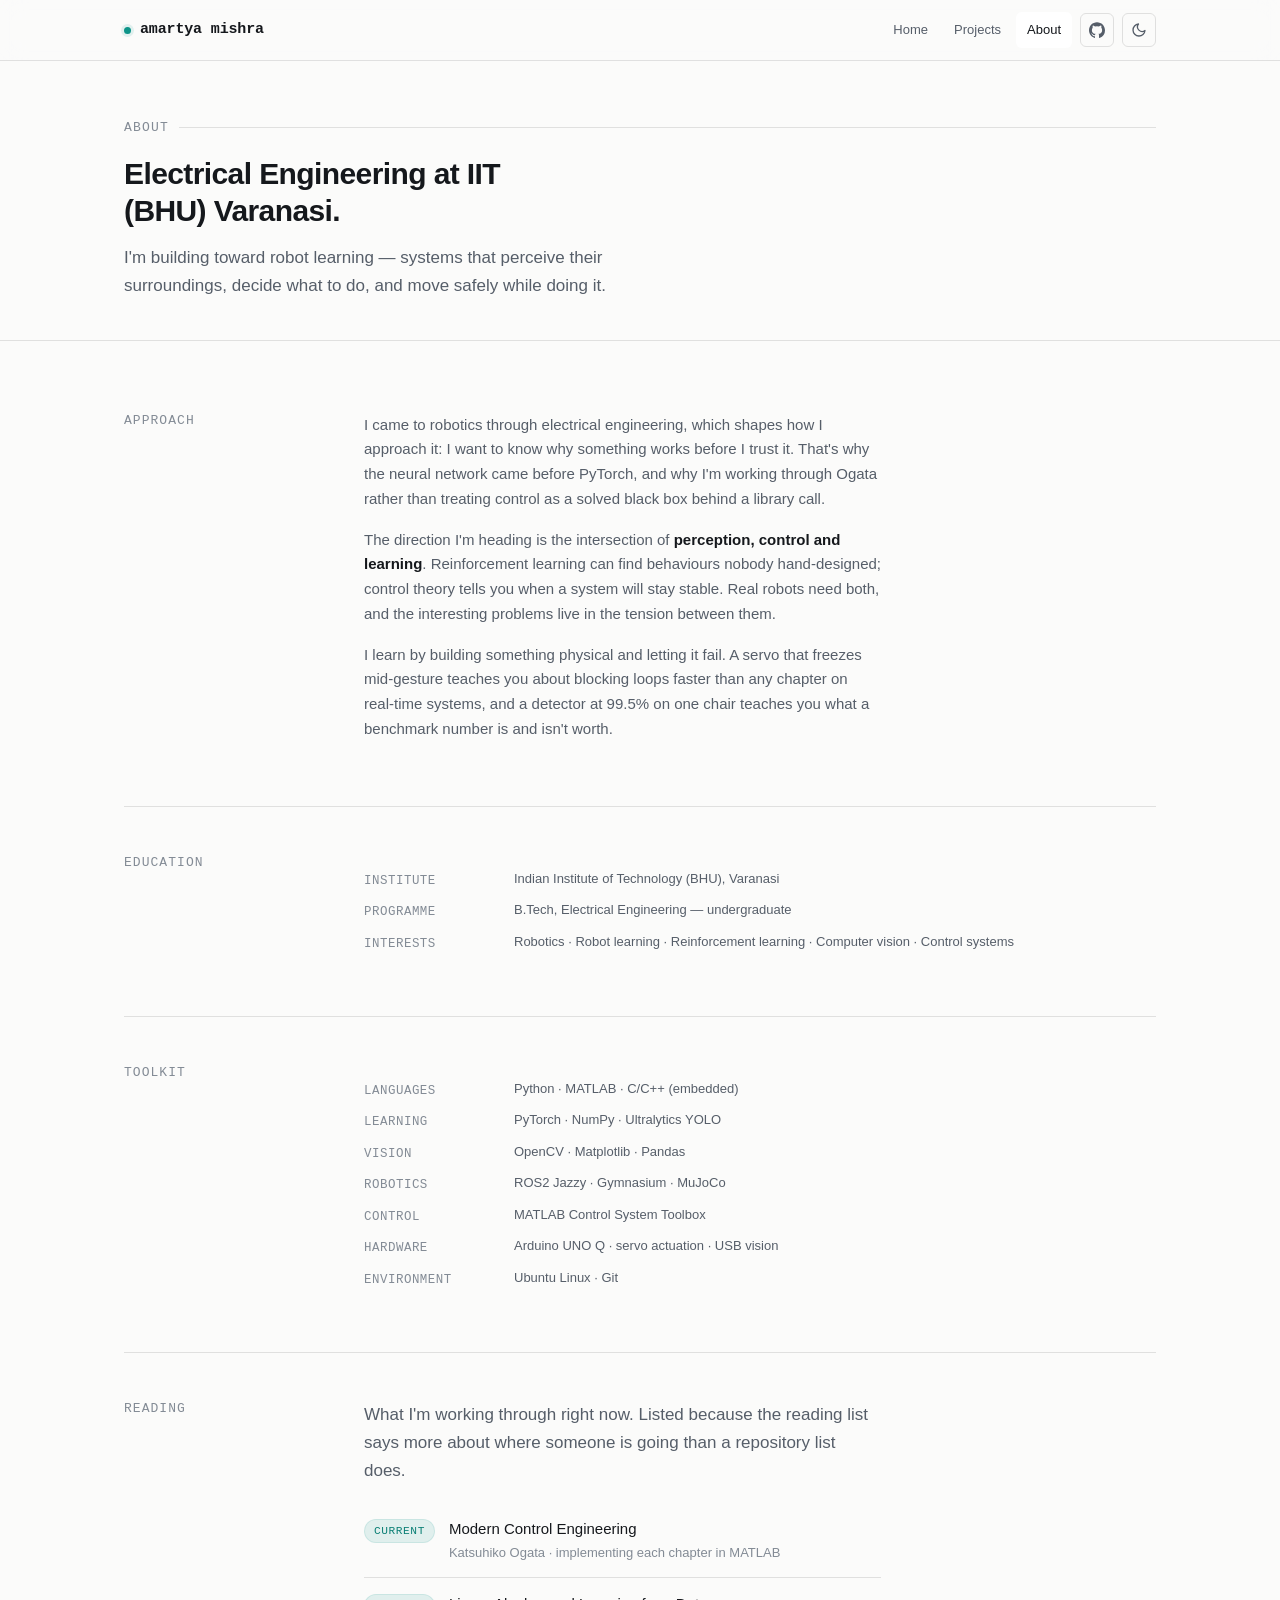
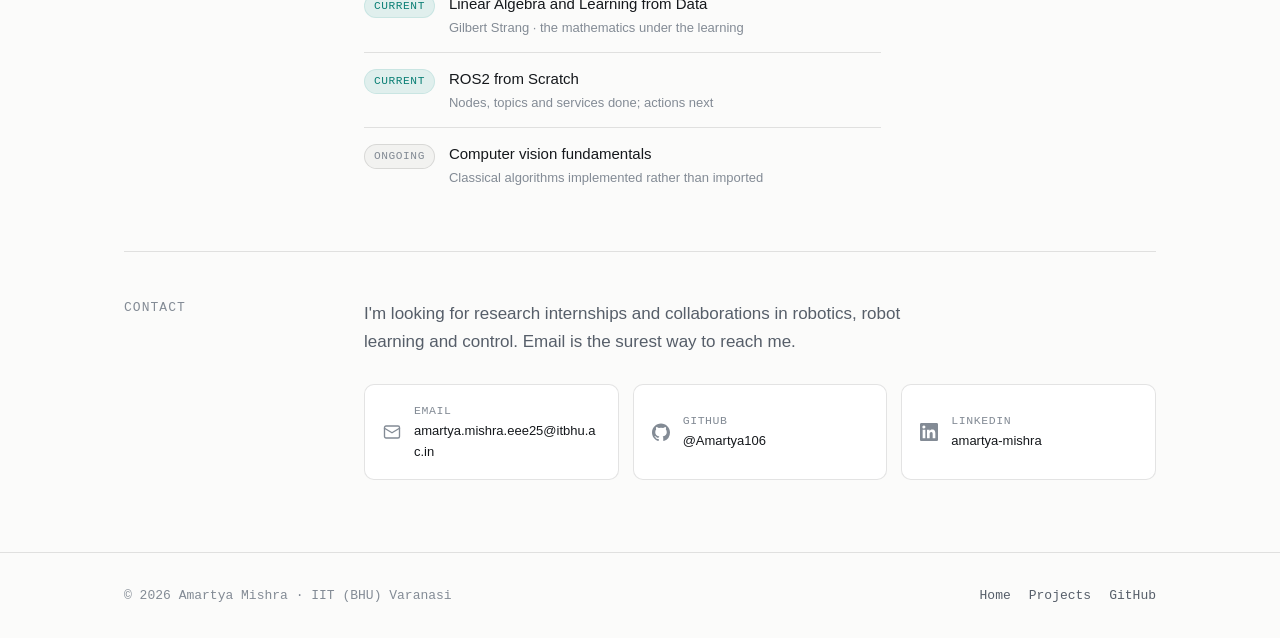
==== about/index.html @ 61367d86 "Build portfolio site Static HTML/CSS/JS portfolio for GitHub Pages — no build step or dependencies. " ====
<!DOCTYPE html>
<html lang="en" class="no-js">
<head>
<meta charset="utf-8">
<meta name="viewport" content="width=device-width, initial-scale=1">
<title>About — Amartya Mishra</title>
<meta name="description" content="Amartya Mishra — Electrical Engineering undergraduate at IIT (BHU) Varanasi, working on robotics, control systems and reinforcement learning.">
<link rel="canonical" href="https://amartya106.github.io/about/">
<meta property="og:type" content="profile">
<meta property="og:title" content="About — Amartya Mishra">
<meta property="og:description" content="Electrical Engineering undergraduate at IIT (BHU) Varanasi, working on robotics, control and reinforcement learning.">
<meta property="og:url" content="https://amartya106.github.io/about/">
<meta name="theme-color" content="#0b0d10">
<link rel="icon" href="/assets/img/favicon.svg" type="image/svg+xml">
<link rel="stylesheet" href="/assets/css/main.css">
<script>(function(){var d=document.documentElement;try{var t=localStorage.getItem('theme');if(!t)t=matchMedia('(prefers-color-scheme: light)').matches?'light':'dark';d.setAttribute('data-theme',t);}catch(e){}if('IntersectionObserver' in window&&!(window.matchMedia&&matchMedia('(prefers-reduced-motion: reduce)').matches))d.className='js';})();</script>
</head>
<body>

<a class="skip-link" href="#main">Skip to content</a>

<header class="nav">
  <div class="wrap nav-inner">
    <a class="brand" href="/"><span class="brand-dot"></span><span>amartya mishra</span></a>
    <nav class="nav-links" aria-label="Primary">
      <a href="/">Home</a>
      <a href="/projects/">Projects</a>
      <a href="/about/" aria-current="page">About</a>
    </nav>
    <a class="icon-btn" href="https://github.com/Amartya106" aria-label="GitHub profile" rel="me noopener">
      <svg viewBox="0 0 24 24" fill="currentColor" aria-hidden="true"><path d="M12 .5C5.37.5 0 5.87 0 12.5c0 5.3 3.44 9.8 8.2 11.39.6.1.82-.26.82-.58v-2.03c-3.34.72-4.04-1.61-4.04-1.61-.55-1.39-1.34-1.76-1.34-1.76-1.09-.75.08-.73.08-.73 1.2.08 1.84 1.24 1.84 1.24 1.07 1.83 2.81 1.3 3.5.99.1-.78.42-1.3.76-1.6-2.67-.3-5.47-1.34-5.47-5.95 0-1.31.47-2.38 1.24-3.22-.13-.3-.54-1.52.11-3.18 0 0 1.01-.32 3.3 1.23a11.5 11.5 0 0 1 6.01 0c2.29-1.55 3.3-1.23 3.3-1.23.65 1.66.24 2.88.12 3.18.77.84 1.23 1.91 1.23 3.22 0 4.62-2.8 5.64-5.48 5.94.43.37.81 1.1.81 2.22v3.29c0 .32.22.69.83.58A12.01 12.01 0 0 0 24 12.5C24 5.87 18.63.5 12 .5Z"/></svg>
    </a>
    <button class="icon-btn theme-toggle" type="button" aria-label="Switch theme">
      <svg class="sun" viewBox="0 0 24 24" fill="none" stroke="currentColor" stroke-width="2" stroke-linecap="round" aria-hidden="true"><circle cx="12" cy="12" r="4"/><path d="M12 2v2M12 20v2M4.9 4.9l1.4 1.4M17.7 17.7l1.4 1.4M2 12h2M20 12h2M4.9 19.1l1.4-1.4M17.7 6.3l1.4-1.4"/></svg>
      <svg class="moon" viewBox="0 0 24 24" fill="none" stroke="currentColor" stroke-width="2" stroke-linecap="round" stroke-linejoin="round" aria-hidden="true"><path d="M21 12.8A9 9 0 1 1 11.2 3a7 7 0 0 0 9.8 9.8Z"/></svg>
    </button>
  </div>
</header>

<main id="main">

  <section class="case-header">
    <div class="wrap">
      <p class="eyebrow">About</p>
      <h1 style="max-width:24ch">Electrical Engineering at IIT (BHU) Varanasi.</h1>
      <p class="lede">
        I'm building toward robot learning — systems that perceive their surroundings,
        decide what to do, and move safely while doing it.
      </p>
    </div>
  </section>

  <section class="section">
    <div class="wrap">

      <div class="split reveal">
        <h2>Approach</h2>
        <div class="prose" style="max-width:62ch">
          <p>
            I came to robotics through electrical engineering, which shapes how I
            approach it: I want to know why something works before I trust it. That's
            why the neural network came before PyTorch, and why I'm working through
            Ogata rather than treating control as a solved black box behind a library
            call.
          </p>
          <p>
            The direction I'm heading is the intersection of <strong>perception,
            control and learning</strong>. Reinforcement learning can find behaviours
            nobody hand-designed; control theory tells you when a system will stay
            stable. Real robots need both, and the interesting problems live in the
            tension between them.
          </p>
          <p>
            I learn by building something physical and letting it fail. A servo that
            freezes mid-gesture teaches you about blocking loops faster than any
            chapter on real-time systems, and a detector at 99.5% on one chair teaches
            you what a benchmark number is and isn't worth.
          </p>
        </div>
      </div>

      <div class="split reveal">
        <h2>Education</h2>
        <div>
          <dl class="def">
            <dt>Institute</dt>
            <dd>Indian Institute of Technology (BHU), Varanasi</dd>
            <dt>Programme</dt>
            <dd>B.Tech, Electrical Engineering — undergraduate</dd>
            <dt>Interests</dt>
            <dd>Robotics · Robot learning · Reinforcement learning · Computer vision · Control systems</dd>
          </dl>
        </div>
      </div>

      <div class="split reveal">
        <h2>Toolkit</h2>
        <div>
          <dl class="def">
            <dt>Languages</dt>
            <dd>Python · MATLAB · C/C++ (embedded)</dd>
            <dt>Learning</dt>
            <dd>PyTorch · NumPy · Ultralytics YOLO</dd>
            <dt>Vision</dt>
            <dd>OpenCV · Matplotlib · Pandas</dd>
            <dt>Robotics</dt>
            <dd>ROS2 Jazzy · Gymnasium · MuJoCo</dd>
            <dt>Control</dt>
            <dd>MATLAB Control System Toolbox</dd>
            <dt>Hardware</dt>
            <dd>Arduino UNO Q · servo actuation · USB vision</dd>
            <dt>Environment</dt>
            <dd>Ubuntu Linux · Git</dd>
          </dl>
        </div>
      </div>

      <div class="split reveal">
        <h2>Reading</h2>
        <div style="max-width:62ch">
          <p class="lede" style="margin-bottom:18px">
            What I'm working through right now. Listed because the reading list says
            more about where someone is going than a repository list does.
          </p>

          <div class="book">
            <span class="state">Current</span>
            <div>
              <div class="title">Modern Control Engineering</div>
              <div class="author">Katsuhiko Ogata · implementing each chapter in MATLAB</div>
            </div>
          </div>
          <div class="book">
            <span class="state">Current</span>
            <div>
              <div class="title">Linear Algebra and Learning from Data</div>
              <div class="author">Gilbert Strang · the mathematics under the learning</div>
            </div>
          </div>
          <div class="book">
            <span class="state">Current</span>
            <div>
              <div class="title">ROS2 from Scratch</div>
              <div class="author">Nodes, topics and services done; actions next</div>
            </div>
          </div>
          <div class="book">
            <span class="state done">Ongoing</span>
            <div>
              <div class="title">Computer vision fundamentals</div>
              <div class="author">Classical algorithms implemented rather than imported</div>
            </div>
          </div>
        </div>
      </div>

      <div class="split reveal">
        <h2>Contact</h2>
        <div>
          <p class="lede">
            I'm looking for research internships and collaborations in robotics, robot
            learning and control. Email is the surest way to reach me.
          </p>
          <div class="contact-links">
            <a class="contact-link" href="mailto:amartya.mishra.eee25@itbhu.ac.in">
              <svg viewBox="0 0 24 24" fill="none" stroke="currentColor" stroke-width="1.8" stroke-linecap="round" stroke-linejoin="round" aria-hidden="true"><rect x="2" y="4" width="20" height="16" rx="2"/><path d="m2 7 10 6L22 7"/></svg>
              <div><span>Email</span><span class="val">amartya.mishra.eee25@itbhu.ac.in</span></div>
            </a>
            <a class="contact-link" href="https://github.com/Amartya106" rel="me noopener">
              <svg viewBox="0 0 24 24" fill="currentColor" aria-hidden="true"><path d="M12 .5C5.37.5 0 5.87 0 12.5c0 5.3 3.44 9.8 8.2 11.39.6.1.82-.26.82-.58v-2.03c-3.34.72-4.04-1.61-4.04-1.61-.55-1.39-1.34-1.76-1.34-1.76-1.09-.75.08-.73.08-.73 1.2.08 1.84 1.24 1.84 1.24 1.07 1.83 2.81 1.3 3.5.99.1-.78.42-1.3.76-1.6-2.67-.3-5.47-1.34-5.47-5.95 0-1.31.47-2.38 1.24-3.22-.13-.3-.54-1.52.11-3.18 0 0 1.01-.32 3.3 1.23a11.5 11.5 0 0 1 6.01 0c2.29-1.55 3.3-1.23 3.3-1.23.65 1.66.24 2.88.12 3.18.77.84 1.23 1.91 1.23 3.22 0 4.62-2.8 5.64-5.48 5.94.43.37.81 1.1.81 2.22v3.29c0 .32.22.69.83.58A12.01 12.01 0 0 0 24 12.5C24 5.87 18.63.5 12 .5Z"/></svg>
              <div><span>GitHub</span><span class="val">@Amartya106</span></div>
            </a>
            <a class="contact-link" href="https://www.linkedin.com/in/amartya-mishra-397b8b230/" rel="me noopener">
              <svg viewBox="0 0 24 24" fill="currentColor" aria-hidden="true"><path d="M20.45 20.45h-3.56v-5.57c0-1.33-.03-3.04-1.85-3.04-1.86 0-2.14 1.45-2.14 2.94v5.67H9.35V9h3.41v1.56h.05c.48-.9 1.64-1.85 3.37-1.85 3.6 0 4.27 2.37 4.27 5.46v6.28ZM5.34 7.43a2.07 2.07 0 1 1 0-4.13 2.07 2.07 0 0 1 0 4.13ZM7.12 20.45H3.55V9h3.57v11.45ZM22.22 0H1.77C.79 0 0 .77 0 1.73v20.54C0 23.23.79 24 1.77 24h20.45c.98 0 1.78-.77 1.78-1.73V1.73C24 .77 23.2 0 22.22 0Z"/></svg>
              <div><span>LinkedIn</span><span class="val">amartya-mishra</span></div>
            </a>
          </div>
        </div>
      </div>

    </div>
  </section>

</main>

<footer class="footer">
  <div class="wrap footer-inner">
    <span>© <span id="year">2026</span> Amartya Mishra · IIT (BHU) Varanasi</span>
    <nav aria-label="Footer">
      <a href="/">Home</a>
      <a href="/projects/">Projects</a>
      <a href="https://github.com/Amartya106" rel="noopener">GitHub</a>
    </nav>
  </div>
</footer>

<script src="/assets/js/main.js" defer></script>
<script>document.getElementById('year').textContent=new Date().getFullYear();</script>
</body>
</html>
---- assets/css/main.css ----
/* ==========================================================================
   Amartya Mishra — portfolio
   Single stylesheet. Dark by default, light via [data-theme="light"].
   ========================================================================== */

/* --- Tokens ------------------------------------------------------------- */

:root {
  --bg: #0b0d10;
  --bg-elev: #12151a;
  --bg-sunk: #08090c;
  --border: rgba(255, 255, 255, 0.09);
  --border-strong: rgba(255, 255, 255, 0.16);
  --text: #e7e9ec;
  --text-dim: #9aa3ae;
  --text-faint: #6b7480;
  --accent: #4fd1c5;
  --accent-dim: rgba(79, 209, 197, 0.14);
  --accent-text: #4fd1c5;
  --shadow: 0 1px 2px rgba(0, 0, 0, 0.4);

  --font-sans: "Inter", -apple-system, BlinkMacSystemFont, "Segoe UI", Roboto,
    "Helvetica Neue", Arial, sans-serif;
  --font-mono: "JetBrains Mono", ui-monospace, SFMono-Regular, "SF Mono",
    Menlo, Consolas, "Liberation Mono", monospace;

  --wrap: 1080px;
  --wrap-narrow: 720px;
  --radius: 10px;
  --radius-sm: 6px;

  --step-1: 0.8125rem;
  --step0: 0.9375rem;
  --step1: 1.0625rem;
  --step2: 1.375rem;
  --step3: 1.875rem;
  --step4: clamp(2.25rem, 1.6rem + 2.6vw, 3.25rem);
}

[data-theme="light"] {
  --bg: #fbfbfa;
  --bg-elev: #ffffff;
  --bg-sunk: #f2f2f0;
  --border: rgba(0, 0, 0, 0.11);
  --border-strong: rgba(0, 0, 0, 0.2);
  --text: #15181c;
  --text-dim: #565e69;
  --text-faint: #838b95;
  --accent: #0d9488;
  --accent-dim: rgba(13, 148, 136, 0.11);
  --accent-text: #0b7f75;
  --shadow: 0 1px 2px rgba(0, 0, 0, 0.06);
}

/* --- Reset -------------------------------------------------------------- */

*,
*::before,
*::after {
  box-sizing: border-box;
}

html {
  -webkit-text-size-adjust: 100%;
  scroll-behavior: smooth;
}

body {
  margin: 0;
  background: var(--bg);
  color: var(--text);
  font-family: var(--font-sans);
  font-size: var(--step0);
  line-height: 1.65;
  -webkit-font-smoothing: antialiased;
  -moz-osx-font-smoothing: grayscale;
}

img,
video {
  max-width: 100%;
  height: auto;
  display: block;
}

a {
  color: var(--accent-text);
  text-decoration: none;
}

a:hover {
  text-decoration: underline;
  text-underline-offset: 3px;
}

h1,
h2,
h3,
h4 {
  margin: 0;
  line-height: 1.22;
  letter-spacing: -0.02em;
  font-weight: 600;
}

p {
  margin: 0;
}

ul,
ol {
  margin: 0;
  padding-left: 1.1rem;
}

:focus-visible {
  outline: 2px solid var(--accent);
  outline-offset: 3px;
  border-radius: 3px;
}

@media (prefers-reduced-motion: reduce) {
  html {
    scroll-behavior: auto;
  }
  *,
  *::before,
  *::after {
    animation-duration: 0.01ms !important;
    transition-duration: 0.01ms !important;
  }
}

/* --- Layout primitives -------------------------------------------------- */

.wrap {
  width: 100%;
  max-width: var(--wrap);
  margin-inline: auto;
  padding-inline: 24px;
}

.wrap-narrow {
  max-width: var(--wrap-narrow);
}

.section {
  padding-block: 72px;
}

.section + .section {
  border-top: 1px solid var(--border);
}

.skip-link {
  position: absolute;
  left: -9999px;
  top: 0;
  background: var(--accent);
  color: var(--bg);
  padding: 10px 16px;
  z-index: 100;
  font-weight: 600;
}

.skip-link:focus {
  left: 8px;
  top: 8px;
}

/* --- Typography helpers ------------------------------------------------- */

.eyebrow {
  font-family: var(--font-mono);
  font-size: var(--step-1);
  letter-spacing: 0.09em;
  text-transform: uppercase;
  color: var(--text-faint);
  margin-bottom: 18px;
  display: flex;
  align-items: center;
  gap: 10px;
}

.eyebrow::after {
  content: "";
  flex: 1;
  height: 1px;
  background: var(--border);
}

.section-title {
  font-size: var(--step3);
  margin-bottom: 12px;
}

.lede {
  color: var(--text-dim);
  font-size: var(--step1);
  max-width: 60ch;
}

.mono {
  font-family: var(--font-mono);
}

/* --- Nav ---------------------------------------------------------------- */

.nav {
  position: sticky;
  top: 0;
  z-index: 50;
  background: color-mix(in srgb, var(--bg) 82%, transparent);
  backdrop-filter: saturate(160%) blur(12px);
  -webkit-backdrop-filter: saturate(160%) blur(12px);
  border-bottom: 1px solid var(--border);
}

.nav-inner {
  display: flex;
  align-items: center;
  gap: 8px;
  height: 60px;
}

.brand {
  font-family: var(--font-mono);
  font-weight: 600;
  color: var(--text);
  letter-spacing: -0.01em;
  margin-right: auto;
  display: flex;
  align-items: center;
  gap: 9px;
}

.brand:hover {
  text-decoration: none;
  color: var(--accent-text);
}

.brand-dot {
  width: 7px;
  height: 7px;
  border-radius: 50%;
  background: var(--accent);
  box-shadow: 0 0 0 3px var(--accent-dim);
  flex: none;
}

.nav-links {
  display: flex;
  gap: 4px;
  align-items: center;
}

.nav-links a {
  color: var(--text-dim);
  font-size: var(--step-1);
  padding: 7px 11px;
  border-radius: var(--radius-sm);
  font-weight: 500;
}

.nav-links a:hover {
  color: var(--text);
  background: var(--bg-elev);
  text-decoration: none;
}

.nav-links a[aria-current="page"] {
  color: var(--text);
  background: var(--bg-elev);
}

.icon-btn {
  display: inline-flex;
  align-items: center;
  justify-content: center;
  width: 34px;
  height: 34px;
  border: 1px solid var(--border);
  border-radius: var(--radius-sm);
  background: transparent;
  color: var(--text-dim);
  cursor: pointer;
  padding: 0;
  transition: color 0.15s, border-color 0.15s;
}

.icon-btn:hover {
  color: var(--text);
  border-color: var(--border-strong);
  text-decoration: none;
}

.icon-btn svg {
  width: 16px;
  height: 16px;
}

.theme-toggle .moon {
  display: none;
}

[data-theme="light"] .theme-toggle .moon {
  display: block;
}

[data-theme="light"] .theme-toggle .sun {
  display: none;
}

/* --- Hero --------------------------------------------------------------- */

.hero {
  padding-block: 88px 72px;
  border-bottom: 1px solid var(--border);
  position: relative;
  overflow: hidden;
}

.hero::before {
  content: "";
  position: absolute;
  inset: 0;
  background-image: linear-gradient(var(--border) 1px, transparent 1px),
    linear-gradient(90deg, var(--border) 1px, transparent 1px);
  background-size: 56px 56px;
  mask-image: radial-gradient(ellipse 70% 60% at 70% 0%, #000 0%, transparent 75%);
  -webkit-mask-image: radial-gradient(ellipse 70% 60% at 70% 0%, #000 0%, transparent 75%);
  opacity: 0.7;
  pointer-events: none;
}

.hero .wrap {
  position: relative;
}

.hero-grid {
  display: grid;
  grid-template-columns: 1.15fr 0.85fr;
  gap: 56px;
  align-items: center;
}

.status {
  display: inline-flex;
  align-items: center;
  gap: 8px;
  font-family: var(--font-mono);
  font-size: var(--step-1);
  color: var(--text-dim);
  border: 1px solid var(--border);
  background: var(--bg-elev);
  border-radius: 100px;
  padding: 5px 13px 5px 10px;
  margin-bottom: 26px;
}

.pulse {
  width: 7px;
  height: 7px;
  border-radius: 50%;
  background: var(--accent);
  flex: none;
  animation: pulse 2.4s ease-in-out infinite;
}

@keyframes pulse {
  0%,
  100% {
    box-shadow: 0 0 0 0 var(--accent-dim);
  }
  50% {
    box-shadow: 0 0 0 5px transparent;
  }
}

.hero h1 {
  font-size: var(--step4);
  margin-bottom: 20px;
}

.hero h1 .accent {
  color: var(--accent-text);
}

.hero-sub {
  color: var(--text-dim);
  font-size: var(--step1);
  max-width: 54ch;
  margin-bottom: 32px;
}

.hero-actions {
  display: flex;
  flex-wrap: wrap;
  gap: 12px;
  align-items: center;
}

.btn {
  display: inline-flex;
  align-items: center;
  gap: 8px;
  padding: 10px 18px;
  border-radius: var(--radius-sm);
  font-size: var(--step0);
  font-weight: 500;
  border: 1px solid transparent;
  cursor: pointer;
  transition: background 0.15s, border-color 0.15s, color 0.15s;
}

.btn:hover {
  text-decoration: none;
}

.btn-primary {
  background: var(--accent);
  color: #06201e;
  font-weight: 600;
}

.btn-primary:hover {
  filter: brightness(1.08);
}

.btn-ghost {
  border-color: var(--border-strong);
  color: var(--text);
  background: transparent;
}

.btn-ghost:hover {
  background: var(--bg-elev);
}

.btn svg {
  width: 15px;
  height: 15px;
  flex: none;
}

/* Hero media frame */

.frame {
  border: 1px solid var(--border);
  border-radius: var(--radius);
  background: var(--bg-sunk);
  overflow: hidden;
  box-shadow: var(--shadow);
}

.frame-bar {
  display: flex;
  align-items: center;
  gap: 8px;
  padding: 9px 13px;
  border-bottom: 1px solid var(--border);
  font-family: var(--font-mono);
  font-size: 0.75rem;
  color: var(--text-faint);
  background: var(--bg-elev);
}

.frame-bar .rec {
  width: 7px;
  height: 7px;
  border-radius: 50%;
  background: #f87171;
  flex: none;
}

.frame img,
.frame video {
  width: 100%;
}

.frame-cap {
  padding: 11px 13px;
  border-top: 1px solid var(--border);
  font-family: var(--font-mono);
  font-size: 0.75rem;
  color: var(--text-faint);
  background: var(--bg-elev);
}

/* --- Focus cards -------------------------------------------------------- */

.grid-3 {
  display: grid;
  grid-template-columns: repeat(3, 1fr);
  gap: 18px;
}

.focus {
  border: 1px solid var(--border);
  border-radius: var(--radius);
  padding: 24px;
  background: var(--bg-elev);
}

.focus-icon {
  width: 34px;
  height: 34px;
  border-radius: var(--radius-sm);
  background: var(--accent-dim);
  color: var(--accent-text);
  display: grid;
  place-items: center;
  margin-bottom: 16px;
}

.focus-icon svg {
  width: 18px;
  height: 18px;
}

.focus h3 {
  font-size: var(--step1);
  margin-bottom: 8px;
}

.focus p {
  color: var(--text-dim);
  font-size: var(--step-1);
  margin-bottom: 14px;
}

.focus .stack {
  font-family: var(--font-mono);
  font-size: 0.75rem;
  color: var(--text-faint);
  border-top: 1px solid var(--border);
  padding-top: 12px;
}

/* --- Project cards ------------------------------------------------------ */

.card-grid {
  display: grid;
  grid-template-columns: repeat(auto-fill, minmax(300px, 1fr));
  gap: 20px;
}

.card {
  border: 1px solid var(--border);
  border-radius: var(--radius);
  background: var(--bg-elev);
  overflow: hidden;
  display: flex;
  flex-direction: column;
  transition: border-color 0.18s, transform 0.18s;
}

.card:hover {
  border-color: var(--border-strong);
  transform: translateY(-2px);
}

.card-media {
  aspect-ratio: 16 / 10;
  background: var(--bg-sunk);
  border-bottom: 1px solid var(--border);
  overflow: hidden;
  position: relative;
}

.card-media img {
  width: 100%;
  height: 100%;
  object-fit: cover;
  transition: transform 0.4s ease;
}

.card:hover .card-media img {
  transform: scale(1.03);
}

.card-media.contain img {
  object-fit: contain;
  padding: 12px;
  background: #fff;
}

.card-body {
  padding: 20px;
  display: flex;
  flex-direction: column;
  gap: 10px;
  flex: 1;
}

.card h3 {
  font-size: var(--step1);
}

.card h3 a {
  color: var(--text);
}

.card h3 a:hover {
  color: var(--accent-text);
  text-decoration: none;
}

.card p {
  color: var(--text-dim);
  font-size: var(--step-1);
  flex: 1;
}

.card-foot {
  display: flex;
  align-items: center;
  justify-content: space-between;
  gap: 12px;
  padding-top: 12px;
  border-top: 1px solid var(--border);
  font-family: var(--font-mono);
  font-size: 0.75rem;
  color: var(--text-faint);
}

.tags {
  display: flex;
  flex-wrap: wrap;
  gap: 6px;
}

.tag {
  font-family: var(--font-mono);
  font-size: 0.7rem;
  letter-spacing: 0.03em;
  text-transform: uppercase;
  color: var(--text-dim);
  border: 1px solid var(--border);
  border-radius: 100px;
  padding: 3px 9px;
  background: var(--bg-sunk);
  white-space: nowrap;
}

.tag-accent {
  color: var(--accent-text);
  border-color: var(--accent-dim);
  background: var(--accent-dim);
}

.result {
  display: inline-flex;
  align-items: baseline;
  gap: 7px;
  font-family: var(--font-mono);
  font-size: var(--step-1);
  color: var(--accent-text);
}

/* --- Filter bar --------------------------------------------------------- */

.filters {
  display: flex;
  flex-wrap: wrap;
  gap: 8px;
  margin-bottom: 28px;
}

.filter {
  font-family: var(--font-mono);
  font-size: var(--step-1);
  color: var(--text-dim);
  background: transparent;
  border: 1px solid var(--border);
  border-radius: 100px;
  padding: 6px 14px;
  cursor: pointer;
  transition: color 0.15s, border-color 0.15s, background 0.15s;
}

.filter:hover {
  color: var(--text);
  border-color: var(--border-strong);
}

.filter[aria-pressed="true"] {
  color: var(--bg);
  background: var(--accent);
  border-color: var(--accent);
  font-weight: 600;
}

.filter-count {
  font-family: var(--font-mono);
  font-size: var(--step-1);
  color: var(--text-faint);
  margin-bottom: 22px;
}

.card[hidden] {
  display: none;
}

/* Mixed media/text-only rows: let each card size to its own content instead of
   stretching short cards to match a tall neighbour. */
.card-grid--start {
  align-items: start;
}

/* --- Now / list --------------------------------------------------------- */

.now-grid {
  display: grid;
  grid-template-columns: repeat(2, 1fr);
  gap: 0 40px;
}

.now-item {
  display: flex;
  gap: 16px;
  padding: 18px 0;
  border-bottom: 1px solid var(--border);
  align-items: baseline;
}

.now-item .idx {
  font-family: var(--font-mono);
  font-size: 0.75rem;
  color: var(--text-faint);
  flex: none;
  padding-top: 2px;
}

.now-item h4 {
  font-size: var(--step0);
  margin-bottom: 3px;
  font-weight: 600;
}

.now-item p {
  color: var(--text-dim);
  font-size: var(--step-1);
}

/* --- Case study --------------------------------------------------------- */

.case-header {
  padding-block: 56px 40px;
  border-bottom: 1px solid var(--border);
}

.back {
  display: inline-flex;
  align-items: center;
  gap: 7px;
  font-family: var(--font-mono);
  font-size: var(--step-1);
  color: var(--text-dim);
  margin-bottom: 24px;
}

.back:hover {
  color: var(--accent-text);
  text-decoration: none;
}

.case-header h1 {
  font-size: var(--step3);
  margin-bottom: 14px;
  max-width: 22ch;
}

.meta-row {
  display: flex;
  flex-wrap: wrap;
  gap: 10px 28px;
  margin-top: 26px;
  padding-top: 22px;
  border-top: 1px solid var(--border);
  font-family: var(--font-mono);
  font-size: var(--step-1);
}

.meta-row div span {
  color: var(--text-faint);
  display: block;
  font-size: 0.72rem;
  letter-spacing: 0.06em;
  text-transform: uppercase;
  margin-bottom: 2px;
}

.metrics {
  display: grid;
  grid-template-columns: repeat(auto-fit, minmax(150px, 1fr));
  gap: 16px;
  margin: 32px 0;
}

.metric {
  border: 1px solid var(--border);
  border-left: 2px solid var(--accent);
  border-radius: var(--radius-sm);
  background: var(--bg-elev);
  padding: 16px 18px;
}

.metric .val {
  font-family: var(--font-mono);
  font-size: var(--step2);
  color: var(--text);
  line-height: 1.2;
  display: block;
}

.metric .key {
  font-family: var(--font-mono);
  font-size: 0.72rem;
  letter-spacing: 0.06em;
  text-transform: uppercase;
  color: var(--text-faint);
  margin-top: 5px;
  display: block;
}

.prose h2 {
  font-size: var(--step2);
  margin-top: 46px;
  margin-bottom: 14px;
  scroll-margin-top: 80px;
}

.prose h3 {
  font-size: var(--step1);
  margin-top: 30px;
  margin-bottom: 10px;
}

.prose p,
.prose ul,
.prose ol {
  color: var(--text-dim);
  margin-bottom: 16px;
}

.prose li {
  margin-bottom: 7px;
}

.prose li::marker {
  color: var(--text-faint);
}

.prose strong {
  color: var(--text);
  font-weight: 600;
}

.prose figure {
  margin: 30px 0;
}

.prose figcaption {
  font-family: var(--font-mono);
  font-size: 0.75rem;
  color: var(--text-faint);
  margin-top: 10px;
  text-align: center;
}

.prose code {
  font-family: var(--font-mono);
  font-size: 0.85em;
  background: var(--bg-sunk);
  border: 1px solid var(--border);
  border-radius: 4px;
  padding: 1px 5px;
  color: var(--text);
}

.callout {
  border: 1px solid var(--border);
  border-left: 2px solid var(--accent);
  border-radius: var(--radius-sm);
  background: var(--bg-elev);
  padding: 18px 20px;
  margin: 26px 0;
}

.callout p:last-child {
  margin-bottom: 0;
}

.table-wrap {
  overflow-x: auto;
  border: 1px solid var(--border);
  border-radius: var(--radius-sm);
  margin: 24px 0;
}

table {
  width: 100%;
  border-collapse: collapse;
  font-size: var(--step-1);
  min-width: 460px;
}

th,
td {
  text-align: left;
  padding: 11px 16px;
  border-bottom: 1px solid var(--border);
}

th {
  font-family: var(--font-mono);
  font-size: 0.72rem;
  letter-spacing: 0.06em;
  text-transform: uppercase;
  color: var(--text-faint);
  font-weight: 500;
  background: var(--bg-sunk);
}

td {
  color: var(--text-dim);
}

tr:last-child td {
  border-bottom: none;
}

/* Architecture diagram (flow of boxes) */

/* Explicit tracks rather than flex-wrap, so the arrows can never be orphaned
   onto a row of their own. */
.flow {
  display: grid;
  grid-template-columns: 1fr auto 1fr auto 1fr;
  align-items: stretch;
  margin: 28px 0;
}

.flow-node {
  min-width: 0;
  border: 1px solid var(--border);
  border-radius: var(--radius-sm);
  background: var(--bg-elev);
  padding: 16px 18px;
}

.flow-node h4 {
  font-family: var(--font-mono);
  font-size: var(--step-1);
  color: var(--accent-text);
  margin-bottom: 8px;
}

.flow-node ul {
  padding-left: 1rem;
  color: var(--text-dim);
  font-size: var(--step-1);
  margin: 0;
}

.flow-arrow {
  display: grid;
  place-items: center;
  padding: 0 14px;
  color: var(--text-faint);
  font-family: var(--font-mono);
}

@media (max-width: 760px) {
  .flow {
    grid-template-columns: 1fr;
  }
  .flow-arrow {
    transform: rotate(90deg);
    padding: 12px 0;
  }
}

/* --- About -------------------------------------------------------------- */

.split {
  display: grid;
  grid-template-columns: 200px 1fr;
  gap: 40px;
  align-items: start;
}

.split + .split {
  margin-top: 48px;
  padding-top: 48px;
  border-top: 1px solid var(--border);
}

.split h2 {
  font-family: var(--font-mono);
  font-size: var(--step-1);
  letter-spacing: 0.08em;
  text-transform: uppercase;
  color: var(--text-faint);
  font-weight: 500;
  position: sticky;
  top: 84px;
}

.def {
  display: grid;
  grid-template-columns: 130px 1fr;
  gap: 8px 20px;
  font-size: var(--step-1);
}

.def dt {
  font-family: var(--font-mono);
  color: var(--text-faint);
  font-size: 0.78rem;
  letter-spacing: 0.04em;
  text-transform: uppercase;
  padding-top: 3px;
}

.def dd {
  margin: 0;
  color: var(--text-dim);
}

.book {
  display: flex;
  gap: 14px;
  padding: 14px 0;
  border-bottom: 1px solid var(--border);
  align-items: baseline;
}

.book:last-child {
  border-bottom: none;
}

.book .state {
  font-family: var(--font-mono);
  font-size: 0.7rem;
  text-transform: uppercase;
  letter-spacing: 0.05em;
  color: var(--accent-text);
  border: 1px solid var(--accent-dim);
  background: var(--accent-dim);
  border-radius: 100px;
  padding: 2px 9px;
  flex: none;
}

.book .state.done {
  color: var(--text-faint);
  border-color: var(--border);
  background: var(--bg-sunk);
}

.book .title {
  font-size: var(--step0);
  color: var(--text);
}

.book .author {
  color: var(--text-faint);
  font-size: var(--step-1);
}

/* --- Contact ------------------------------------------------------------ */

.contact-links {
  display: grid;
  grid-template-columns: repeat(auto-fit, minmax(220px, 1fr));
  gap: 14px;
  margin-top: 28px;
}

.contact-link {
  display: flex;
  align-items: center;
  gap: 13px;
  border: 1px solid var(--border);
  border-radius: var(--radius);
  background: var(--bg-elev);
  padding: 16px 18px;
  color: var(--text);
  transition: border-color 0.15s;
}

.contact-link:hover {
  border-color: var(--accent);
  text-decoration: none;
}

.contact-link svg {
  width: 18px;
  height: 18px;
  color: var(--text-faint);
  flex: none;
}

.contact-link:hover svg {
  color: var(--accent-text);
}

.contact-link span {
  display: block;
  font-family: var(--font-mono);
  font-size: 0.72rem;
  letter-spacing: 0.05em;
  text-transform: uppercase;
  color: var(--text-faint);
}

.contact-link .val {
  font-size: var(--step-1);
  letter-spacing: normal;
  text-transform: none;
  font-family: var(--font-sans);
  color: var(--text);
  overflow-wrap: anywhere;
}

/* --- Footer ------------------------------------------------------------- */

.footer {
  border-top: 1px solid var(--border);
  padding-block: 32px;
  margin-top: 0;
}

.footer-inner {
  display: flex;
  justify-content: space-between;
  align-items: center;
  gap: 16px;
  flex-wrap: wrap;
  font-family: var(--font-mono);
  font-size: var(--step-1);
  color: var(--text-faint);
}

.footer a {
  color: var(--text-dim);
}

.footer nav {
  display: flex;
  gap: 18px;
}

/* --- Scroll reveal ------------------------------------------------------ */

/* Only ever hidden when JS is confirmed running, so crawlers, no-JS visitors
   and print all see fully opaque content. */
.js .reveal {
  opacity: 0;
  transform: translateY(14px);
}

.js .reveal.in {
  opacity: 1;
  transform: none;
  transition: opacity 0.5s ease, transform 0.5s ease;
}

@media print {
  .js .reveal {
    opacity: 1;
    transform: none;
  }
}

/* --- Responsive --------------------------------------------------------- */

@media (max-width: 880px) {
  .hero-grid {
    grid-template-columns: 1fr;
    gap: 40px;
  }
  .grid-3 {
    grid-template-columns: 1fr;
  }
  .now-grid {
    grid-template-columns: 1fr;
  }
  .split {
    grid-template-columns: 1fr;
    gap: 18px;
  }
  .split h2 {
    position: static;
  }
}

@media (max-width: 620px) {
  .wrap {
    padding-inline: 18px;
  }
  .section {
    padding-block: 52px;
  }
  .hero {
    padding-block: 56px 48px;
  }
  .nav-links a {
    padding: 7px 8px;
  }
  .brand span:not(.brand-dot) {
    display: none;
  }
  .def {
    grid-template-columns: 1fr;
    gap: 2px 0;
  }
  .def dd {
    margin-bottom: 12px;
  }
  .card-grid {
    grid-template-columns: 1fr;
  }
}
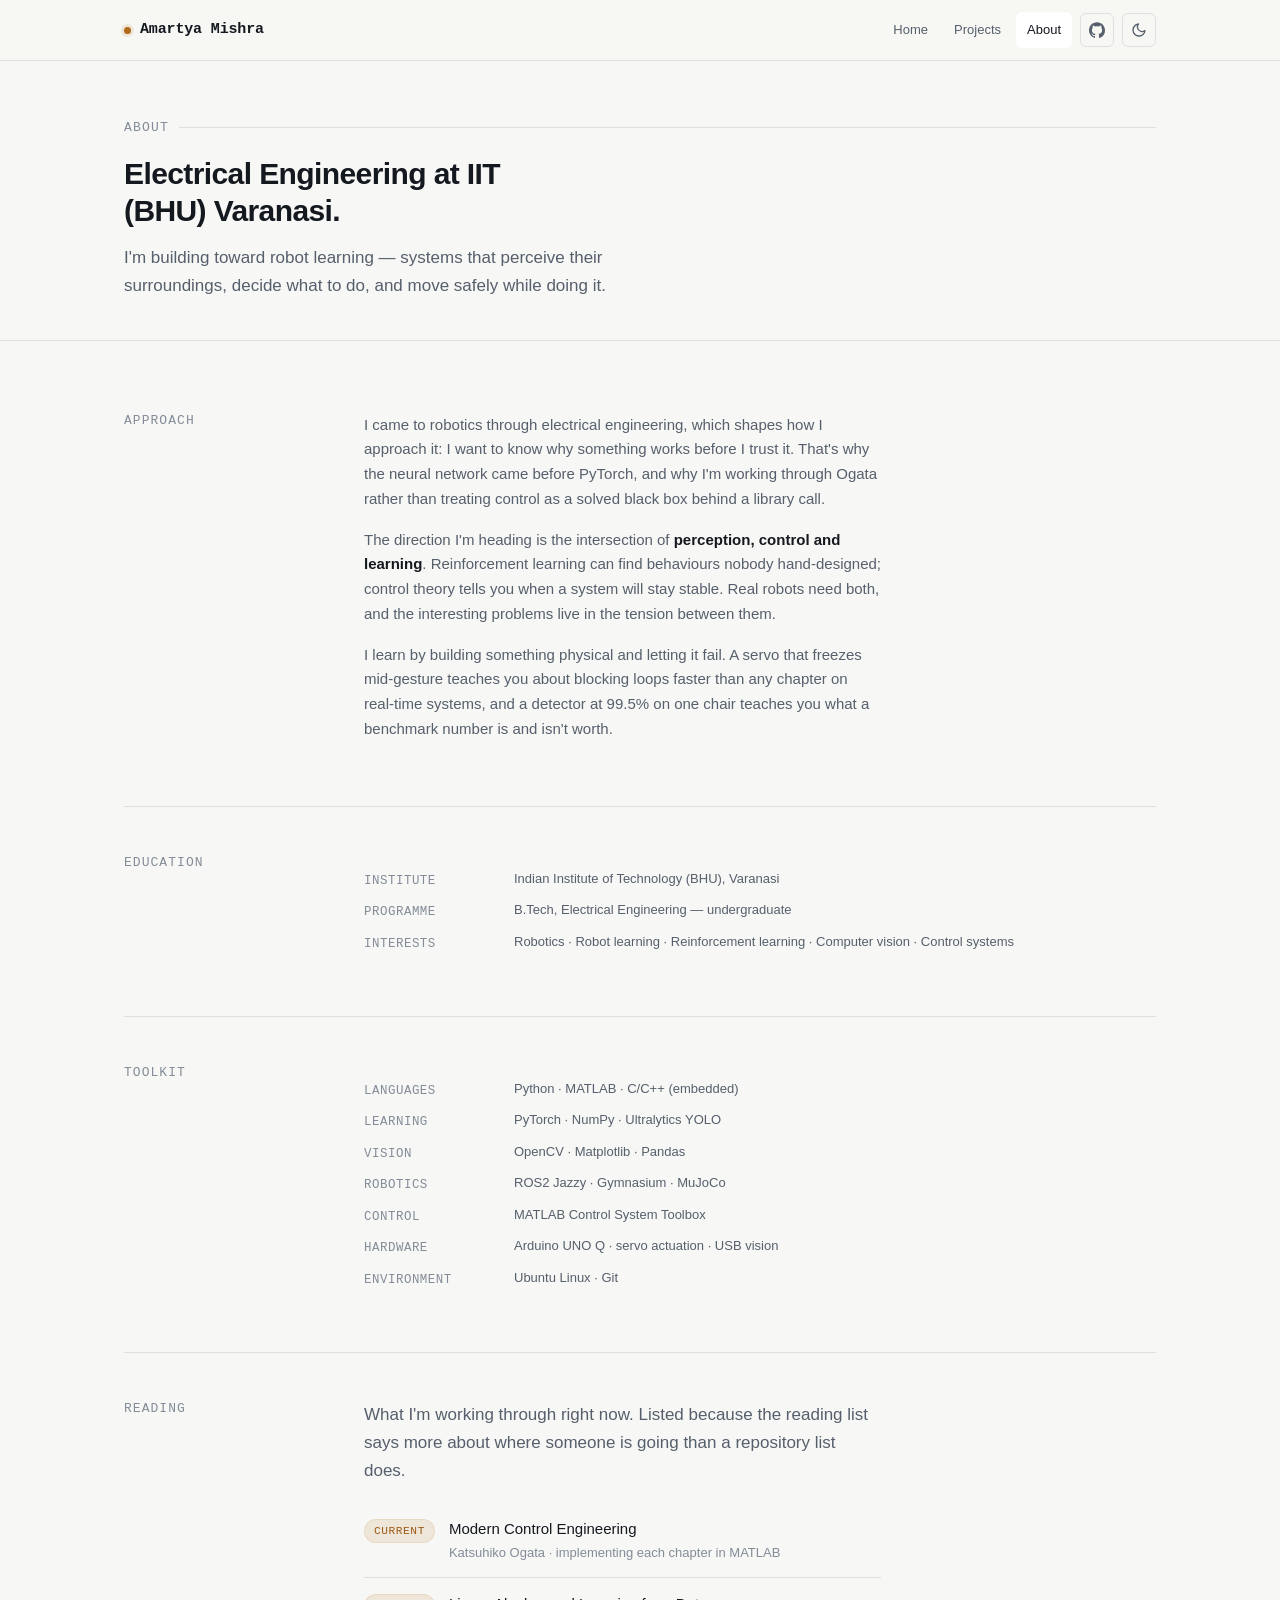
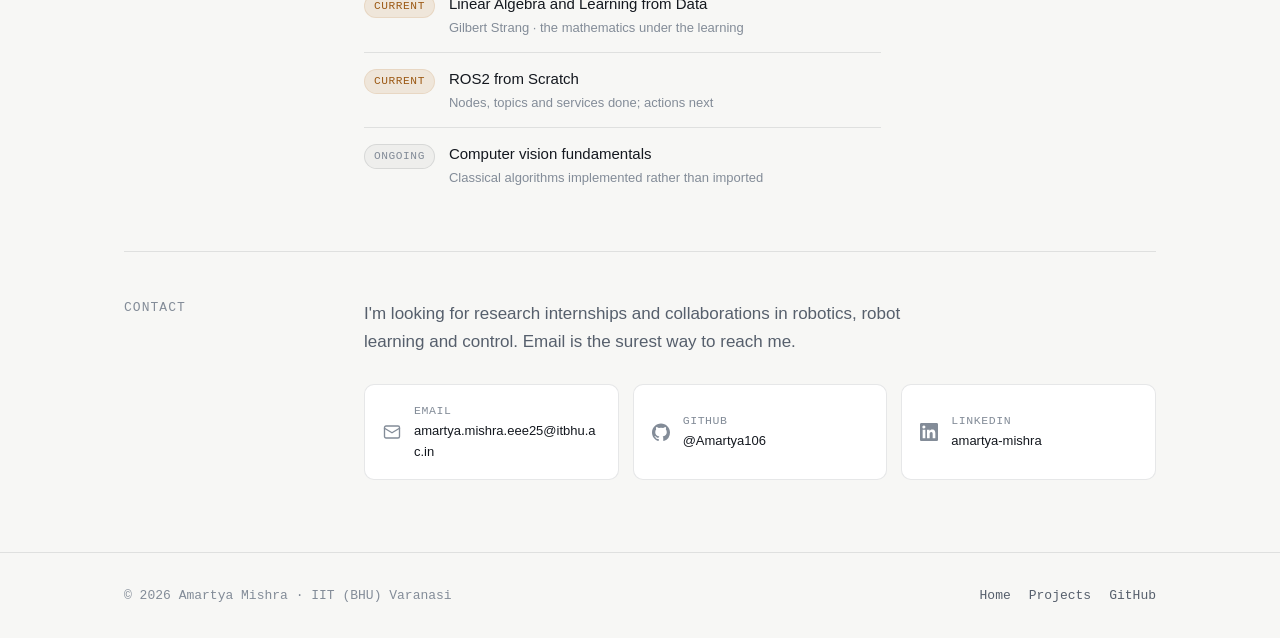
==== commit 998fdd76: "Retheme to navy/amber, fix nav name capitalization - Palette: black+teal -> deep navy (#0d1420) with" ====
--- a/about/index.html
+++ b/about/index.html
@@ -10,7 +10,7 @@
 <meta property="og:title" content="About — Amartya Mishra">
 <meta property="og:description" content="Electrical Engineering undergraduate at IIT (BHU) Varanasi, working on robotics, control and reinforcement learning.">
 <meta property="og:url" content="https://amartya106.github.io/about/">
-<meta name="theme-color" content="#0b0d10">
+<meta name="theme-color" content="#0d1420">
 <link rel="icon" href="/assets/img/favicon.svg" type="image/svg+xml">
 <link rel="stylesheet" href="/assets/css/main.css">
 <script>(function(){var d=document.documentElement;try{var t=localStorage.getItem('theme');if(!t)t=matchMedia('(prefers-color-scheme: light)').matches?'light':'dark';d.setAttribute('data-theme',t);}catch(e){}if('IntersectionObserver' in window&&!(window.matchMedia&&matchMedia('(prefers-reduced-motion: reduce)').matches))d.className='js';})();</script>
@@ -21,7 +21,7 @@
 
 <header class="nav">
   <div class="wrap nav-inner">
-    <a class="brand" href="/"><span class="brand-dot"></span><span>amartya mishra</span></a>
+    <a class="brand" href="/"><span class="brand-dot"></span><span>Amartya Mishra</span></a>
     <nav class="nav-links" aria-label="Primary">
       <a href="/">Home</a>
       <a href="/projects/">Projects</a>
--- a/assets/css/main.css
+++ b/assets/css/main.css
@@ -6,17 +6,17 @@
 /* --- Tokens ------------------------------------------------------------- */
 
 :root {
-  --bg: #0b0d10;
-  --bg-elev: #12151a;
-  --bg-sunk: #08090c;
-  --border: rgba(255, 255, 255, 0.09);
-  --border-strong: rgba(255, 255, 255, 0.16);
-  --text: #e7e9ec;
-  --text-dim: #9aa3ae;
-  --text-faint: #6b7480;
-  --accent: #4fd1c5;
-  --accent-dim: rgba(79, 209, 197, 0.14);
-  --accent-text: #4fd1c5;
+  --bg: #0d1420;
+  --bg-elev: #141d2c;
+  --bg-sunk: #0a0f18;
+  --border: rgba(255, 255, 255, 0.08);
+  --border-strong: rgba(255, 255, 255, 0.15);
+  --text: #e8ecf2;
+  --text-dim: #9aa8ba;
+  --text-faint: #69768a;
+  --accent: #e8a33d;
+  --accent-dim: rgba(232, 163, 61, 0.14);
+  --accent-text: #eeb75c;
   --shadow: 0 1px 2px rgba(0, 0, 0, 0.4);
 
   --font-sans: "Inter", -apple-system, BlinkMacSystemFont, "Segoe UI", Roboto,
@@ -38,17 +38,17 @@
 }
 
 [data-theme="light"] {
-  --bg: #fbfbfa;
+  --bg: #f7f7f5;
   --bg-elev: #ffffff;
-  --bg-sunk: #f2f2f0;
-  --border: rgba(0, 0, 0, 0.11);
-  --border-strong: rgba(0, 0, 0, 0.2);
-  --text: #15181c;
-  --text-dim: #565e69;
-  --text-faint: #838b95;
-  --accent: #0d9488;
-  --accent-dim: rgba(13, 148, 136, 0.11);
-  --accent-text: #0b7f75;
+  --bg-sunk: #eeeeec;
+  --border: rgba(13, 20, 32, 0.1);
+  --border-strong: rgba(13, 20, 32, 0.2);
+  --text: #14181f;
+  --text-dim: #565f6c;
+  --text-faint: #838c98;
+  --accent: #b3691a;
+  --accent-dim: rgba(179, 105, 26, 0.12);
+  --accent-text: #9c5a15;
   --shadow: 0 1px 2px rgba(0, 0, 0, 0.06);
 }
 
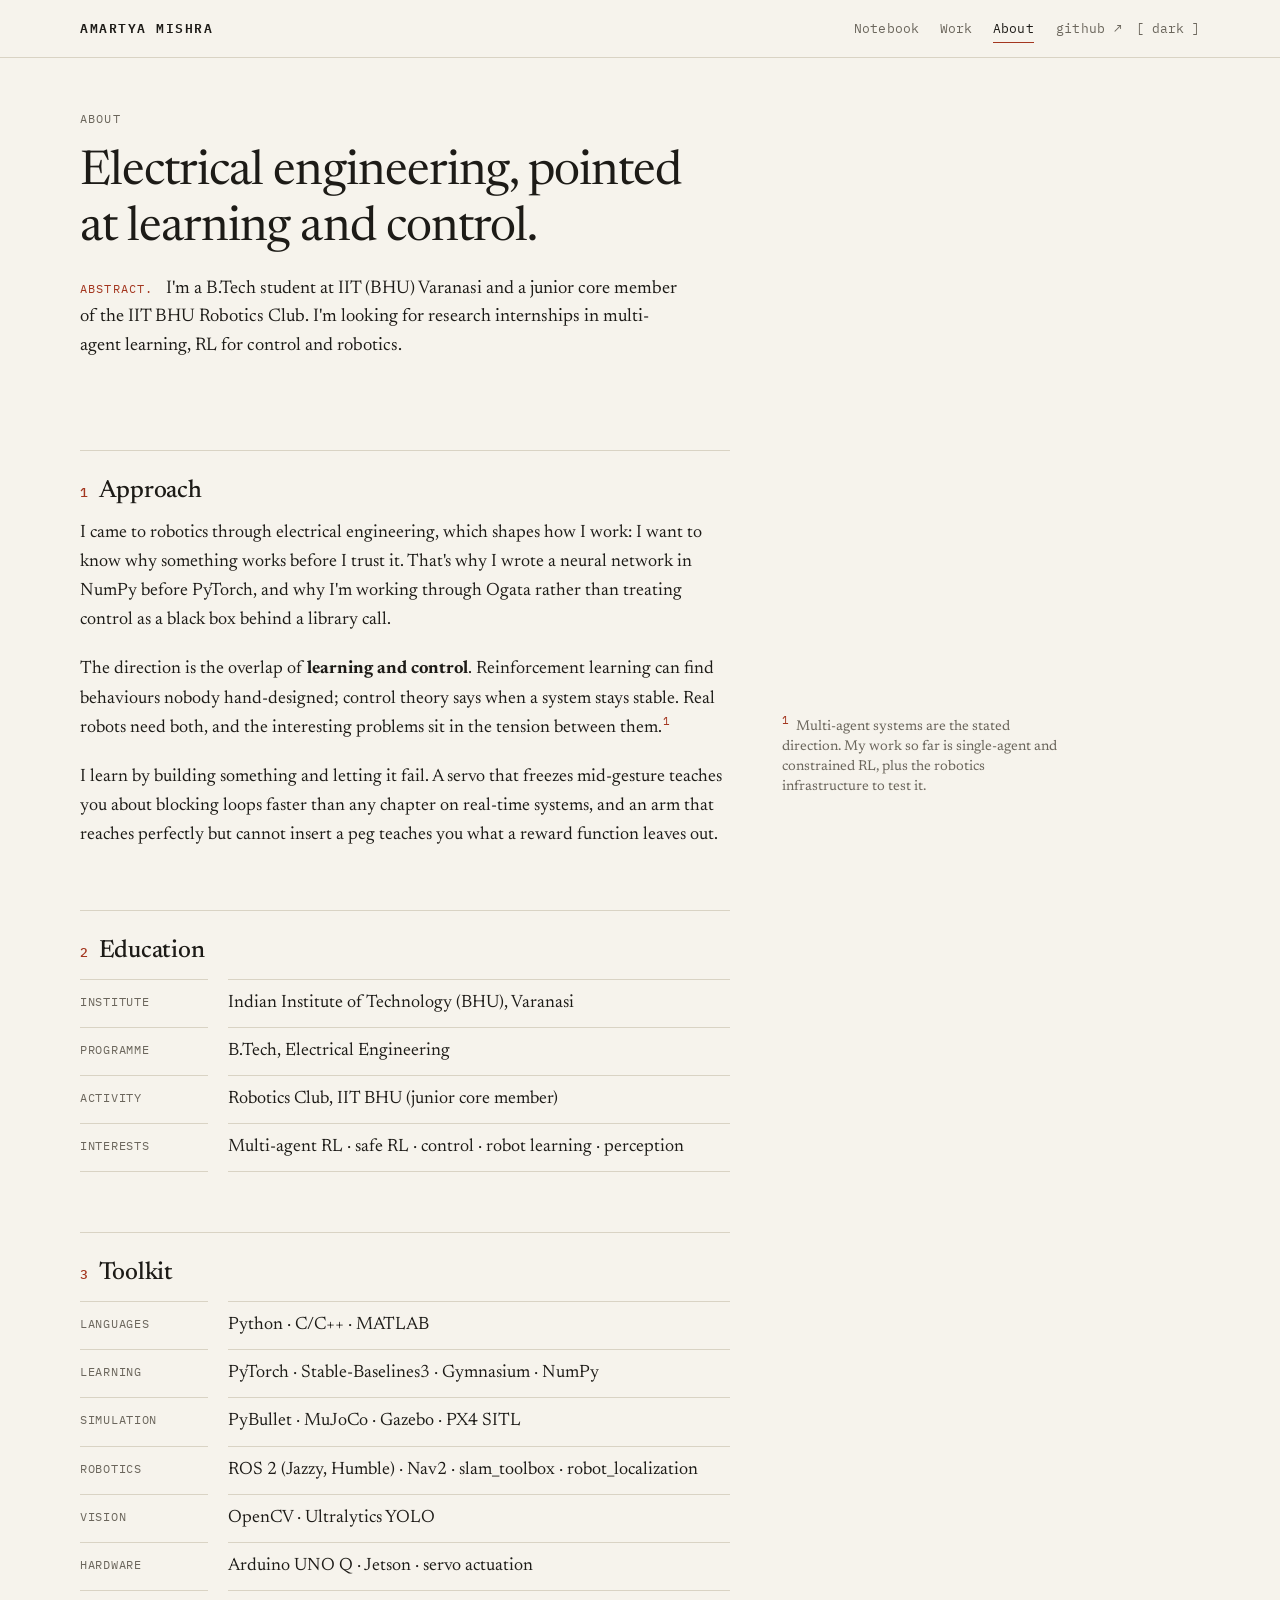
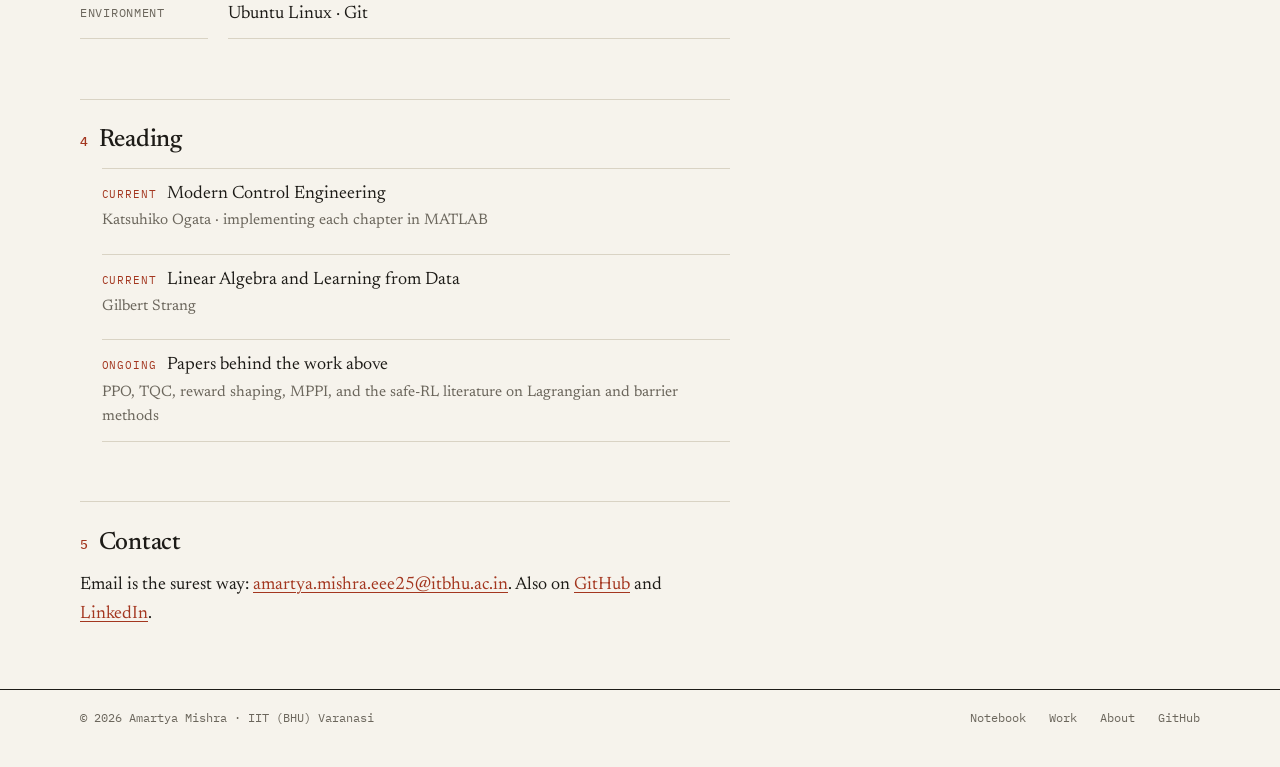
==== commit e3275148: "Redesign as research notebook: multi-agent/RL/control focus, live sim, new case studies Paper/ink no" ====
--- a/about/index.html
+++ b/about/index.html
@@ -4,16 +4,21 @@
 <meta charset="utf-8">
 <meta name="viewport" content="width=device-width, initial-scale=1">
 <title>About — Amartya Mishra</title>
-<meta name="description" content="Amartya Mishra — Electrical Engineering undergraduate at IIT (BHU) Varanasi, working on robotics, control systems and reinforcement learning.">
+<meta name="description" content="Amartya Mishra, Electrical Engineering undergraduate at IIT (BHU) Varanasi, working on reinforcement learning, control and robotics with a view to multi-agent systems.">
+<meta name="author" content="Amartya Mishra">
 <link rel="canonical" href="https://amartya106.github.io/about/">
 <meta property="og:type" content="profile">
 <meta property="og:title" content="About — Amartya Mishra">
-<meta property="og:description" content="Electrical Engineering undergraduate at IIT (BHU) Varanasi, working on robotics, control and reinforcement learning.">
+<meta property="og:description" content="Amartya Mishra, Electrical Engineering undergraduate at IIT (BHU) Varanasi, working on reinforcement learning, control and robotics with a view to multi-agent systems.">
 <meta property="og:url" content="https://amartya106.github.io/about/">
-<meta name="theme-color" content="#0d1420">
+<meta name="twitter:card" content="summary_large_image">
+<meta name="theme-color" content="#f6f3ec">
 <link rel="icon" href="/assets/img/favicon.svg" type="image/svg+xml">
+<link rel="preconnect" href="https://fonts.googleapis.com">
+<link rel="preconnect" href="https://fonts.gstatic.com" crossorigin>
+<link rel="stylesheet" href="https://fonts.googleapis.com/css2?family=IBM+Plex+Mono:wght@400;500;600&family=Newsreader:ital,opsz,wght@0,6..72,300..700;1,6..72,300..700&display=swap">
 <link rel="stylesheet" href="/assets/css/main.css">
-<script>(function(){var d=document.documentElement;try{var t=localStorage.getItem('theme');if(!t)t=matchMedia('(prefers-color-scheme: light)').matches?'light':'dark';d.setAttribute('data-theme',t);}catch(e){}if('IntersectionObserver' in window&&!(window.matchMedia&&matchMedia('(prefers-reduced-motion: reduce)').matches))d.className='js';})();</script>
+<script>(function(){var d=document.documentElement;try{var t=localStorage.getItem('theme');if(!t)t=matchMedia('(prefers-color-scheme: dark)').matches?'dark':'light';d.setAttribute('data-theme',t);}catch(e){d.setAttribute('data-theme','light');}if('IntersectionObserver' in window&&!(window.matchMedia&&matchMedia('(prefers-reduced-motion: reduce)').matches))d.className='js';})();</script>
 </head>
 <body>
 
@@ -21,165 +26,88 @@
 
 <header class="nav">
   <div class="wrap nav-inner">
-    <a class="brand" href="/"><span class="brand-dot"></span><span>Amartya Mishra</span></a>
+    <a class="brand" href="/">Amartya Mishra</a>
     <nav class="nav-links" aria-label="Primary">
-      <a href="/">Home</a>
-      <a href="/projects/">Projects</a>
+      <a href="/">Notebook</a>
+      <a href="/projects/">Work</a>
       <a href="/about/" aria-current="page">About</a>
     </nav>
-    <a class="icon-btn" href="https://github.com/Amartya106" aria-label="GitHub profile" rel="me noopener">
-      <svg viewBox="0 0 24 24" fill="currentColor" aria-hidden="true"><path d="M12 .5C5.37.5 0 5.87 0 12.5c0 5.3 3.44 9.8 8.2 11.39.6.1.82-.26.82-.58v-2.03c-3.34.72-4.04-1.61-4.04-1.61-.55-1.39-1.34-1.76-1.34-1.76-1.09-.75.08-.73.08-.73 1.2.08 1.84 1.24 1.84 1.24 1.07 1.83 2.81 1.3 3.5.99.1-.78.42-1.3.76-1.6-2.67-.3-5.47-1.34-5.47-5.95 0-1.31.47-2.38 1.24-3.22-.13-.3-.54-1.52.11-3.18 0 0 1.01-.32 3.3 1.23a11.5 11.5 0 0 1 6.01 0c2.29-1.55 3.3-1.23 3.3-1.23.65 1.66.24 2.88.12 3.18.77.84 1.23 1.91 1.23 3.22 0 4.62-2.8 5.64-5.48 5.94.43.37.81 1.1.81 2.22v3.29c0 .32.22.69.83.58A12.01 12.01 0 0 0 24 12.5C24 5.87 18.63.5 12 .5Z"/></svg>
-    </a>
-    <button class="icon-btn theme-toggle" type="button" aria-label="Switch theme">
-      <svg class="sun" viewBox="0 0 24 24" fill="none" stroke="currentColor" stroke-width="2" stroke-linecap="round" aria-hidden="true"><circle cx="12" cy="12" r="4"/><path d="M12 2v2M12 20v2M4.9 4.9l1.4 1.4M17.7 17.7l1.4 1.4M2 12h2M20 12h2M4.9 19.1l1.4-1.4M17.7 6.3l1.4-1.4"/></svg>
-      <svg class="moon" viewBox="0 0 24 24" fill="none" stroke="currentColor" stroke-width="2" stroke-linecap="round" stroke-linejoin="round" aria-hidden="true"><path d="M21 12.8A9 9 0 1 1 11.2 3a7 7 0 0 0 9.8 9.8Z"/></svg>
-    </button>
+    <span class="nav-tools">
+      <a href="https://github.com/Amartya106" rel="me noopener">github ↗</a>
+      <button class="theme-toggle" type="button" aria-label="Switch theme"></button>
+    </span>
   </div>
 </header>
 
 <main id="main">
-
-  <section class="case-header">
-    <div class="wrap">
-      <p class="eyebrow">About</p>
-      <h1 style="max-width:24ch">Electrical Engineering at IIT (BHU) Varanasi.</h1>
-      <p class="lede">
-        I'm building toward robot learning — systems that perceive their surroundings,
-        decide what to do, and move safely while doing it.
-      </p>
-    </div>
+<div class="wrap has-margin">
+  <section class="case">
+    <p class="label">About</p>
+    <h1>Electrical engineering, pointed at learning and control.</h1>
+    <p class="abstract" style="margin-top:18px">
+      I'm a B.Tech student at IIT (BHU) Varanasi and a junior core member of the IIT BHU
+      Robotics Club. I'm looking for research internships in multi-agent learning,
+      RL for control and robotics.
+    </p>
   </section>
 
-  <section class="section">
-    <div class="wrap">
+  <div class="prose">
 
-      <div class="split reveal">
-        <h2>Approach</h2>
-        <div class="prose" style="max-width:62ch">
-          <p>
-            I came to robotics through electrical engineering, which shapes how I
-            approach it: I want to know why something works before I trust it. That's
-            why the neural network came before PyTorch, and why I'm working through
-            Ogata rather than treating control as a solved black box behind a library
-            call.
-          </p>
-          <p>
-            The direction I'm heading is the intersection of <strong>perception,
-            control and learning</strong>. Reinforcement learning can find behaviours
-            nobody hand-designed; control theory tells you when a system will stay
-            stable. Real robots need both, and the interesting problems live in the
-            tension between them.
-          </p>
-          <p>
-            I learn by building something physical and letting it fail. A servo that
-            freezes mid-gesture teaches you about blocking loops faster than any
-            chapter on real-time systems, and a detector at 99.5% on one chair teaches
-            you what a benchmark number is and isn't worth.
-          </p>
-        </div>
-      </div>
+    <h2><span class="n">1</span>Approach</h2>
+    <p>
+      I came to robotics through electrical engineering, which shapes how I work: I
+      want to know why something works before I trust it. That's why I wrote a neural
+      network in NumPy before PyTorch, and why I'm working through Ogata
+      rather than treating control as a black box behind a library call.
+    </p>
+    <p>
+      The direction is the overlap of <strong>learning and control</strong>.
+      Reinforcement learning can find behaviours nobody hand-designed; control theory
+      says when a system stays stable. Real robots need both, and the interesting
+      problems sit in the tension between them.<label for="sn1" class="sn-toggle"></label><input type="checkbox" id="sn1" class="sn-cb"><span class="sidenote">Multi-agent systems are the stated direction. My work so far is single-agent and constrained RL, plus the robotics infrastructure to test it.</span>
+    </p>
+    <p>
+      I learn by building something and letting it fail. A servo that freezes
+      mid-gesture teaches you about blocking loops faster than any chapter on
+      real-time systems, and an arm that reaches perfectly but cannot insert a peg
+      teaches you what a reward function leaves out.
+    </p>
 
-      <div class="split reveal">
-        <h2>Education</h2>
-        <div>
-          <dl class="def">
-            <dt>Institute</dt>
-            <dd>Indian Institute of Technology (BHU), Varanasi</dd>
-            <dt>Programme</dt>
-            <dd>B.Tech, Electrical Engineering — undergraduate</dd>
-            <dt>Interests</dt>
-            <dd>Robotics · Robot learning · Reinforcement learning · Computer vision · Control systems</dd>
-          </dl>
-        </div>
-      </div>
+    <h2><span class="n">2</span>Education</h2>
+    <dl class="def">
+      <dt>Institute</dt><dd>Indian Institute of Technology (BHU), Varanasi</dd>
+      <dt>Programme</dt><dd>B.Tech, Electrical Engineering</dd>
+      <dt>Activity</dt><dd>Robotics Club, IIT BHU (junior core member)</dd>
+      <dt>Interests</dt><dd>Multi-agent RL · safe RL · control · robot learning · perception</dd>
+    </dl>
 
-      <div class="split reveal">
-        <h2>Toolkit</h2>
-        <div>
-          <dl class="def">
-            <dt>Languages</dt>
-            <dd>Python · MATLAB · C/C++ (embedded)</dd>
-            <dt>Learning</dt>
-            <dd>PyTorch · NumPy · Ultralytics YOLO</dd>
-            <dt>Vision</dt>
-            <dd>OpenCV · Matplotlib · Pandas</dd>
-            <dt>Robotics</dt>
-            <dd>ROS2 Jazzy · Gymnasium · MuJoCo</dd>
-            <dt>Control</dt>
-            <dd>MATLAB Control System Toolbox</dd>
-            <dt>Hardware</dt>
-            <dd>Arduino UNO Q · servo actuation · USB vision</dd>
-            <dt>Environment</dt>
-            <dd>Ubuntu Linux · Git</dd>
-          </dl>
-        </div>
-      </div>
+    <h2><span class="n">3</span>Toolkit</h2>
+    <dl class="def">
+      <dt>Languages</dt><dd>Python · C/C++ · MATLAB</dd>
+      <dt>Learning</dt><dd>PyTorch · Stable-Baselines3 · Gymnasium · NumPy</dd>
+      <dt>Simulation</dt><dd>PyBullet · MuJoCo · Gazebo · PX4 SITL</dd>
+      <dt>Robotics</dt><dd>ROS 2 (Jazzy, Humble) · Nav2 · slam_toolbox · robot_localization</dd>
+      <dt>Vision</dt><dd>OpenCV · Ultralytics YOLO</dd>
+      <dt>Hardware</dt><dd>Arduino UNO Q · Jetson · servo actuation</dd>
+      <dt>Environment</dt><dd>Ubuntu Linux · Git</dd>
+    </dl>
 
-      <div class="split reveal">
-        <h2>Reading</h2>
-        <div style="max-width:62ch">
-          <p class="lede" style="margin-bottom:18px">
-            What I'm working through right now. Listed because the reading list says
-            more about where someone is going than a repository list does.
-          </p>
+    <h2><span class="n">4</span>Reading</h2>
+    <ul class="refs">
+      <li><span class="state">current</span>Modern Control Engineering<span class="by">Katsuhiko Ogata · implementing each chapter in MATLAB</span></li>
+      <li><span class="state">current</span>Linear Algebra and Learning from Data<span class="by">Gilbert Strang</span></li>
+      <li><span class="state">ongoing</span>Papers behind the work above<span class="by">PPO, TQC, reward shaping, MPPI, and the safe-RL literature on Lagrangian and barrier methods</span></li>
+    </ul>
 
-          <div class="book">
-            <span class="state">Current</span>
-            <div>
-              <div class="title">Modern Control Engineering</div>
-              <div class="author">Katsuhiko Ogata · implementing each chapter in MATLAB</div>
-            </div>
-          </div>
-          <div class="book">
-            <span class="state">Current</span>
-            <div>
-              <div class="title">Linear Algebra and Learning from Data</div>
-              <div class="author">Gilbert Strang · the mathematics under the learning</div>
-            </div>
-          </div>
-          <div class="book">
-            <span class="state">Current</span>
-            <div>
-              <div class="title">ROS2 from Scratch</div>
-              <div class="author">Nodes, topics and services done; actions next</div>
-            </div>
-          </div>
-          <div class="book">
-            <span class="state done">Ongoing</span>
-            <div>
-              <div class="title">Computer vision fundamentals</div>
-              <div class="author">Classical algorithms implemented rather than imported</div>
-            </div>
-          </div>
-        </div>
-      </div>
-
-      <div class="split reveal">
-        <h2>Contact</h2>
-        <div>
-          <p class="lede">
-            I'm looking for research internships and collaborations in robotics, robot
-            learning and control. Email is the surest way to reach me.
-          </p>
-          <div class="contact-links">
-            <a class="contact-link" href="mailto:amartya.mishra.eee25@itbhu.ac.in">
-              <svg viewBox="0 0 24 24" fill="none" stroke="currentColor" stroke-width="1.8" stroke-linecap="round" stroke-linejoin="round" aria-hidden="true"><rect x="2" y="4" width="20" height="16" rx="2"/><path d="m2 7 10 6L22 7"/></svg>
-              <div><span>Email</span><span class="val">amartya.mishra.eee25@itbhu.ac.in</span></div>
-            </a>
-            <a class="contact-link" href="https://github.com/Amartya106" rel="me noopener">
-              <svg viewBox="0 0 24 24" fill="currentColor" aria-hidden="true"><path d="M12 .5C5.37.5 0 5.87 0 12.5c0 5.3 3.44 9.8 8.2 11.39.6.1.82-.26.82-.58v-2.03c-3.34.72-4.04-1.61-4.04-1.61-.55-1.39-1.34-1.76-1.34-1.76-1.09-.75.08-.73.08-.73 1.2.08 1.84 1.24 1.84 1.24 1.07 1.83 2.81 1.3 3.5.99.1-.78.42-1.3.76-1.6-2.67-.3-5.47-1.34-5.47-5.95 0-1.31.47-2.38 1.24-3.22-.13-.3-.54-1.52.11-3.18 0 0 1.01-.32 3.3 1.23a11.5 11.5 0 0 1 6.01 0c2.29-1.55 3.3-1.23 3.3-1.23.65 1.66.24 2.88.12 3.18.77.84 1.23 1.91 1.23 3.22 0 4.62-2.8 5.64-5.48 5.94.43.37.81 1.1.81 2.22v3.29c0 .32.22.69.83.58A12.01 12.01 0 0 0 24 12.5C24 5.87 18.63.5 12 .5Z"/></svg>
-              <div><span>GitHub</span><span class="val">@Amartya106</span></div>
-            </a>
-            <a class="contact-link" href="https://www.linkedin.com/in/amartya-mishra-397b8b230/" rel="me noopener">
-              <svg viewBox="0 0 24 24" fill="currentColor" aria-hidden="true"><path d="M20.45 20.45h-3.56v-5.57c0-1.33-.03-3.04-1.85-3.04-1.86 0-2.14 1.45-2.14 2.94v5.67H9.35V9h3.41v1.56h.05c.48-.9 1.64-1.85 3.37-1.85 3.6 0 4.27 2.37 4.27 5.46v6.28ZM5.34 7.43a2.07 2.07 0 1 1 0-4.13 2.07 2.07 0 0 1 0 4.13ZM7.12 20.45H3.55V9h3.57v11.45ZM22.22 0H1.77C.79 0 0 .77 0 1.73v20.54C0 23.23.79 24 1.77 24h20.45c.98 0 1.78-.77 1.78-1.73V1.73C24 .77 23.2 0 22.22 0Z"/></svg>
-              <div><span>LinkedIn</span><span class="val">amartya-mishra</span></div>
-            </a>
-          </div>
-        </div>
-      </div>
-
-    </div>
-  </section>
+    <h2><span class="n">5</span>Contact</h2>
+    <p>
+      Email is the surest way:
+      <a href="mailto:amartya.mishra.eee25@itbhu.ac.in">amartya.mishra.eee25@itbhu.ac.in</a>.
+      Also on <a href="https://github.com/Amartya106" rel="me noopener">GitHub</a> and
+      <a href="https://www.linkedin.com/in/amartya-mishra-397b8b230/" rel="me noopener">LinkedIn</a>.
+    </p>
+  </div>
+</div>
 
 </main>
 
@@ -187,8 +115,9 @@
   <div class="wrap footer-inner">
     <span>© <span id="year">2026</span> Amartya Mishra · IIT (BHU) Varanasi</span>
     <nav aria-label="Footer">
-      <a href="/">Home</a>
-      <a href="/projects/">Projects</a>
+      <a href="/">Notebook</a>
+      <a href="/projects/">Work</a>
+      <a href="/about/">About</a>
       <a href="https://github.com/Amartya106" rel="noopener">GitHub</a>
     </nav>
   </div>
--- a/assets/css/main.css
+++ b/assets/css/main.css
@@ -1,1226 +1,356 @@
-/* ==========================================================================
-   Amartya Mishra — portfolio
-   Single stylesheet. Dark by default, light via [data-theme="light"].
-   ========================================================================== */
-
-/* --- Tokens ------------------------------------------------------------- */
+/* Amartya Mishra — research notebook
+   Paper, ink, one accent. Serif text, mono for everything measured. */
 
 :root {
-  --bg: #0d1420;
-  --bg-elev: #141d2c;
-  --bg-sunk: #0a0f18;
-  --border: rgba(255, 255, 255, 0.08);
-  --border-strong: rgba(255, 255, 255, 0.15);
-  --text: #e8ecf2;
-  --text-dim: #9aa8ba;
-  --text-faint: #69768a;
-  --accent: #e8a33d;
-  --accent-dim: rgba(232, 163, 61, 0.14);
-  --accent-text: #eeb75c;
-  --shadow: 0 1px 2px rgba(0, 0, 0, 0.4);
-
-  --font-sans: "Inter", -apple-system, BlinkMacSystemFont, "Segoe UI", Roboto,
-    "Helvetica Neue", Arial, sans-serif;
-  --font-mono: "JetBrains Mono", ui-monospace, SFMono-Regular, "SF Mono",
-    Menlo, Consolas, "Liberation Mono", monospace;
-
-  --wrap: 1080px;
-  --wrap-narrow: 720px;
-  --radius: 10px;
-  --radius-sm: 6px;
-
-  --step-1: 0.8125rem;
-  --step0: 0.9375rem;
-  --step1: 1.0625rem;
-  --step2: 1.375rem;
-  --step3: 1.875rem;
-  --step4: clamp(2.25rem, 1.6rem + 2.6vw, 3.25rem);
-}
-
-[data-theme="light"] {
-  --bg: #f7f7f5;
-  --bg-elev: #ffffff;
-  --bg-sunk: #eeeeec;
-  --border: rgba(13, 20, 32, 0.1);
-  --border-strong: rgba(13, 20, 32, 0.2);
-  --text: #14181f;
-  --text-dim: #565f6c;
-  --text-faint: #838c98;
-  --accent: #b3691a;
-  --accent-dim: rgba(179, 105, 26, 0.12);
-  --accent-text: #9c5a15;
-  --shadow: 0 1px 2px rgba(0, 0, 0, 0.06);
-}
-
-/* --- Reset -------------------------------------------------------------- */
-
-*,
-*::before,
-*::after {
-  box-sizing: border-box;
-}
-
-html {
-  -webkit-text-size-adjust: 100%;
-  scroll-behavior: smooth;
-}
+  --paper: #f6f3ec;
+  --paper-2: #efebe0;
+  --ink: #1d1b17;
+  --muted: #6b665c;
+  --rule: #d9d3c4;
+  --accent: #a3361f;
+  --accent-soft: rgba(163, 54, 31, 0.1);
+  --ok: #3f6b3a;
+  --warn: #8a6a16;
+  --serif: "Newsreader", "Source Serif 4", Georgia, "Times New Roman", serif;
+  --mono: "IBM Plex Mono", ui-monospace, "SF Mono", Menlo, Consolas, monospace;
+  --measure: 38rem;
+  --gutter: 16px;
+}
+
+:root[data-theme="dark"] {
+  --paper: #17171a;
+  --paper-2: #1e1e22;
+  --ink: #e9e4d8;
+  --muted: #9a958a;
+  --rule: #34343a;
+  --accent: #e07a5f;
+  --accent-soft: rgba(224, 122, 95, 0.13);
+  --ok: #8fbf86;
+  --warn: #d6b25a;
+}
+
+*, *::before, *::after { box-sizing: border-box; }
+
+html { -webkit-text-size-adjust: 100%; scroll-behavior: smooth; }
 
 body {
   margin: 0;
-  background: var(--bg);
-  color: var(--text);
-  font-family: var(--font-sans);
-  font-size: var(--step0);
-  line-height: 1.65;
-  -webkit-font-smoothing: antialiased;
-  -moz-osx-font-smoothing: grayscale;
-}
-
-img,
-video {
-  max-width: 100%;
-  height: auto;
-  display: block;
-}
-
-a {
-  color: var(--accent-text);
-  text-decoration: none;
-}
-
-a:hover {
-  text-decoration: underline;
-  text-underline-offset: 3px;
-}
-
-h1,
-h2,
-h3,
-h4 {
-  margin: 0;
-  line-height: 1.22;
-  letter-spacing: -0.02em;
-  font-weight: 600;
-}
-
-p {
-  margin: 0;
-}
-
-ul,
-ol {
-  margin: 0;
-  padding-left: 1.1rem;
-}
-
-:focus-visible {
-  outline: 2px solid var(--accent);
-  outline-offset: 3px;
-  border-radius: 3px;
-}
-
-@media (prefers-reduced-motion: reduce) {
-  html {
-    scroll-behavior: auto;
+  background: var(--paper);
+  color: var(--ink);
+  font-family: var(--serif);
+  font-size: 1.125rem;
+  line-height: 1.62;
+  font-optical-sizing: auto;
+  text-rendering: optimizeLegibility;
+}
+
+img, video, canvas { max-width: 100%; display: block; }
+a { color: var(--accent); text-decoration-thickness: 1px; text-underline-offset: 3px; }
+a:hover { text-decoration-thickness: 2px; }
+:focus-visible { outline: 2px solid var(--accent); outline-offset: 3px; }
+::selection { background: var(--accent-soft); }
+
+.skip-link {
+  position: absolute; left: -999px; top: 8px; z-index: 50;
+  background: var(--ink); color: var(--paper); padding: 8px 12px; font-family: var(--mono); font-size: .8rem;
+}
+.skip-link:focus { left: 8px; }
+
+.wrap { width: min(100% - 2 * var(--gutter), 70rem); margin-inline: auto; }
+
+/* ── Masthead / nav ───────────────────────────────────────────────── */
+
+.nav { border-bottom: 1px solid var(--rule); }
+.nav-inner {
+  display: flex; align-items: baseline; gap: 22px; flex-wrap: wrap;
+  padding: 18px 0 14px;
+  font-family: var(--mono); font-size: .8rem; letter-spacing: .02em;
+}
+.brand {
+  color: var(--ink); text-decoration: none; font-weight: 600;
+  letter-spacing: .12em; text-transform: uppercase; margin-right: auto;
+}
+.nav-links { display: flex; gap: 20px; }
+.nav-links a { color: var(--muted); text-decoration: none; padding-bottom: 2px; border-bottom: 1px solid transparent; }
+.nav-links a:hover { color: var(--ink); }
+.nav-links a[aria-current="page"] { color: var(--ink); border-bottom-color: var(--accent); }
+.nav-tools { display: flex; gap: 14px; align-items: center; }
+.nav-tools a, .theme-toggle { color: var(--muted); text-decoration: none; }
+.nav-tools a:hover, .theme-toggle:hover { color: var(--ink); }
+.theme-toggle {
+  background: none; border: 0; padding: 0; cursor: pointer;
+  font: inherit; color: var(--muted);
+}
+.theme-toggle::before { content: "[ light ]"; }
+:root[data-theme="light"] .theme-toggle::before { content: "[ dark ]"; }
+:root[data-theme="dark"] .theme-toggle::before { content: "[ light ]"; }
+
+/* ── Typography ───────────────────────────────────────────────────── */
+
+h1, h2, h3, h4 { font-weight: 500; line-height: 1.15; margin: 0; letter-spacing: -.01em; }
+h1 { font-size: clamp(2.3rem, 5.6vw, 3.6rem); font-weight: 400; letter-spacing: -.02em; }
+h2 { font-size: 1.55rem; margin: 2.4em 0 .5em; }
+h3 { font-size: 1.2rem; }
+p { margin: 0 0 1.1em; }
+em, i { font-style: italic; }
+var { font-style: italic; }
+sub, sup { font-size: .72em; line-height: 0; }
+code, .mono { font-family: var(--mono); font-size: .86em; }
+code { background: var(--paper-2); padding: .08em .3em; border-radius: 2px; }
+
+.label {
+  font-family: var(--mono); font-size: .72rem; letter-spacing: .1em;
+  text-transform: uppercase; color: var(--muted);
+}
+.sect {
+  display: flex; align-items: baseline; gap: 12px;
+  font-family: var(--mono); font-size: .78rem; letter-spacing: .1em; text-transform: uppercase;
+  color: var(--muted); margin: 0 0 22px;
+  border-top: 1px solid var(--ink); padding-top: 10px;
+}
+.sect b { color: var(--accent); font-weight: 600; }
+
+/* ── Page frame: text column + margin column ──────────────────────── */
+
+.page { padding: 56px 0 24px; }
+.col { max-width: var(--measure); }
+.has-margin .col { width: 58%; max-width: none; }
+
+.sidenote, .marginnote {
+  float: right; clear: right;
+  width: 44%; margin: .25rem -52% 1rem 0;
+  font-family: var(--serif); font-size: .88rem; line-height: 1.42; color: var(--muted);
+}
+.sn-cb { display: none; }
+.sn-toggle { cursor: pointer; }
+.sidenote { counter-increment: sn; }
+.sn-toggle::after, .sidenote::before {
+  font-family: var(--mono); font-size: .7rem; color: var(--accent); vertical-align: super; line-height: 0;
+}
+.sn-toggle::after { counter-increment: snref; content: counter(snref); padding-left: 1px; }
+.sidenote::before { content: counter(sn) " "; }
+body { counter-reset: sn snref; }
+
+/* ── Masthead block on home ───────────────────────────────────────── */
+
+.mast { padding: 60px 0 36px; }
+.mast h1 { max-width: 14ch; }
+.mast .dek { font-size: 1.3rem; line-height: 1.5; color: var(--ink); max-width: 36rem; margin-top: 22px; }
+.byline {
+  margin-top: 22px; display: flex; flex-wrap: wrap; gap: 6px 22px;
+  font-family: var(--mono); font-size: .76rem; color: var(--muted);
+}
+.byline b { color: var(--ink); font-weight: 500; }
+
+/* ── Figures ──────────────────────────────────────────────────────── */
+
+figure { margin: 2em 0; }
+figure img, figure video { width: 100%; height: auto; border: 1px solid var(--rule); background: #fff; }
+figcaption {
+  margin-top: 10px; font-size: .9rem; line-height: 1.45; color: var(--muted);
+}
+figcaption .fn {
+  font-family: var(--mono); font-size: .72rem; letter-spacing: .06em; color: var(--ink);
+  text-transform: uppercase; margin-right: 6px;
+}
+.fig-wide { margin-inline: 0; }
+.has-margin figure.fig-wide { width: 100%; }
+
+.sim-wrap { position: relative; border: 1px solid var(--ink); background: var(--paper-2); }
+.sim-wrap canvas { width: 100%; height: clamp(260px, 42vw, 420px); cursor: crosshair; touch-action: pan-y; }
+.sim-wrap .tick {
+  position: absolute; left: 10px; top: 8px;
+  font-family: var(--mono); font-size: .68rem; color: var(--muted); letter-spacing: .06em;
+}
+.readout {
+  display: flex; flex-wrap: wrap; gap: 4px 20px; margin-top: 10px;
+  font-family: var(--mono); font-size: .74rem; color: var(--muted);
+}
+.readout b { color: var(--ink); font-weight: 500; font-variant-numeric: tabular-nums; }
+
+/* ── Index (selected work) ────────────────────────────────────────── */
+
+.index { list-style: none; margin: 0; padding: 0; counter-reset: ix; }
+.index li { border-top: 1px solid var(--rule); counter-increment: ix; }
+.index li:last-child { border-bottom: 1px solid var(--rule); }
+.index a.row {
+  display: grid; grid-template-columns: 3rem 1fr auto; gap: 4px 16px;
+  padding: 16px 0 16px; text-decoration: none; color: var(--ink);
+}
+.index a.row::before {
+  content: counter(ix, decimal-leading-zero);
+  font-family: var(--mono); font-size: .78rem; color: var(--accent); padding-top: .45em;
+}
+.index .t { font-size: 1.28rem; line-height: 1.25; }
+.index a.row:hover .t { text-decoration: underline; text-decoration-color: var(--accent); text-underline-offset: 4px; }
+.index .y { font-family: var(--mono); font-size: .76rem; color: var(--muted); padding-top: .5em; }
+.index .claim { grid-column: 2 / 3; color: var(--muted); font-size: 1rem; line-height: 1.45; }
+.index .meta { grid-column: 2 / 4; font-family: var(--mono); font-size: .72rem; color: var(--muted); margin-top: 2px; }
+.index .meta span + span::before { content: " · "; }
+
+.st {
+  font-family: var(--mono); font-size: .66rem; letter-spacing: .08em; text-transform: uppercase;
+  padding: 1px 6px; border: 1px solid currentColor; margin-right: 8px; vertical-align: .12em;
+}
+.st-result { color: var(--ok); }
+.st-wip { color: var(--warn); }
+.st-design { color: var(--muted); }
+
+/* ── Grouped index (projects page) ────────────────────────────────── */
+
+.filters { display: flex; flex-wrap: wrap; gap: 6px 16px; margin: 0 0 12px; font-family: var(--mono); font-size: .78rem; }
+.filter {
+  background: none; border: 0; padding: 0 0 2px; cursor: pointer; font: inherit; color: var(--muted);
+  border-bottom: 1px solid transparent;
+}
+.filter:hover { color: var(--ink); }
+.filter[aria-pressed="true"] { color: var(--ink); border-bottom-color: var(--accent); }
+.filter-count { font-family: var(--mono); font-size: .74rem; color: var(--muted); margin: 0 0 28px; }
+[data-group] { margin-bottom: 52px; }
+[hidden] { display: none !important; }
+
+/* ── Tables (booktabs) ────────────────────────────────────────────── */
+
+.table-wrap { overflow-x: auto; margin: 1.8em 0; }
+table { border-collapse: collapse; width: 100%; font-size: .95rem; font-variant-numeric: tabular-nums; }
+caption { text-align: left; font-size: .9rem; color: var(--muted); padding-bottom: 8px; caption-side: bottom; padding-top: 8px; }
+thead th {
+  font-family: var(--mono); font-size: .72rem; letter-spacing: .06em; text-transform: uppercase;
+  text-align: left; font-weight: 500; color: var(--muted);
+  border-top: 2px solid var(--ink); border-bottom: 1px solid var(--ink); padding: 8px 14px 8px 0;
+}
+tbody td { padding: 8px 14px 8px 0; border-bottom: 1px solid var(--rule); vertical-align: top; }
+tbody tr:last-child td { border-bottom: 2px solid var(--ink); }
+td.num, th.num { text-align: right; font-family: var(--mono); font-size: .86rem; }
+
+/* ── Prose ────────────────────────────────────────────────────────── */
+
+.prose { max-width: var(--measure); }
+.has-margin .prose { max-width: none; width: 58%; }
+.prose ul, .prose ol { padding-left: 1.2em; margin: 0 0 1.2em; }
+.prose li { margin-bottom: .5em; }
+.prose h2 { border-top: 1px solid var(--rule); padding-top: 1.1em; }
+.prose h2 .n { font-family: var(--mono); font-size: .8rem; color: var(--accent); margin-right: 10px; letter-spacing: .05em; }
+
+.callout {
+  border-left: 2px solid var(--accent); padding: 2px 0 2px 18px; margin: 1.8em 0;
+  font-style: italic;
+}
+.callout p:last-child { margin-bottom: 0; }
+
+.math {
+  font-family: var(--serif); font-style: italic; text-align: center;
+  margin: 1.4em 0; font-size: 1.2rem; overflow-x: auto;
+}
+.math .q { font-style: normal; font-family: var(--mono); font-size: .75rem; color: var(--muted); float: right; }
+
+/* ── Case header ──────────────────────────────────────────────────── */
+
+.case { padding: 52px 0 8px; }
+.case .back { font-family: var(--mono); font-size: .76rem; color: var(--muted); text-decoration: none; }
+.case .back:hover { color: var(--accent); }
+.case h1 { font-size: clamp(2rem, 4.6vw, 3rem); max-width: 22ch; margin: 18px 0 18px; }
+.case .abstract {
+  max-width: var(--measure); font-size: 1.15rem; line-height: 1.55; margin: 0 0 22px;
+}
+.case .abstract::before {
+  content: "Abstract. "; font-family: var(--mono); font-size: .72rem; letter-spacing: .1em;
+  text-transform: uppercase; color: var(--accent); margin-right: 4px;
+}
+.meta-row {
+  display: flex; flex-wrap: wrap; gap: 10px 32px; padding: 12px 0;
+  border-top: 1px solid var(--rule); border-bottom: 1px solid var(--rule);
+  font-family: var(--mono); font-size: .76rem;
+}
+.meta-row span { display: block; color: var(--muted); font-size: .66rem; letter-spacing: .1em; text-transform: uppercase; margin-bottom: 2px; }
+
+/* ── Lab log (home) ───────────────────────────────────────────────── */
+
+.log { list-style: none; padding: 0; margin: 0; font-size: 1rem; }
+.log li {
+  display: grid; grid-template-columns: 6.5rem 1fr; gap: 14px;
+  padding: 11px 0; border-top: 1px solid var(--rule);
+}
+.log li:last-child { border-bottom: 1px solid var(--rule); }
+.log time { font-family: var(--mono); font-size: .74rem; color: var(--muted); padding-top: .3em; }
+.log b { font-weight: 500; }
+
+.questions { counter-reset: q; list-style: none; padding: 0; margin: 0; }
+.questions li { counter-increment: q; padding: 0 0 1.1em 2.6rem; position: relative; }
+.questions li::before {
+  content: "Q" counter(q); position: absolute; left: 0; top: .35em;
+  font-family: var(--mono); font-size: .74rem; color: var(--accent);
+}
+
+/* ── Definition lists (about) ─────────────────────────────────────── */
+
+.def { display: grid; grid-template-columns: 8rem 1fr; gap: 0 20px; margin: 0; }
+.def dt, .def dd { padding: 9px 0; border-top: 1px solid var(--rule); margin: 0; }
+.def dt { font-family: var(--mono); font-size: .74rem; letter-spacing: .06em; text-transform: uppercase; color: var(--muted); padding-top: 12px; }
+.def dt:last-of-type, .def dd:last-of-type { border-bottom: 1px solid var(--rule); }
+
+.refs { list-style: none; padding: 0; margin: 0; }
+.refs li { padding: 11px 0; border-top: 1px solid var(--rule); }
+.refs li:last-child { border-bottom: 1px solid var(--rule); }
+.refs .state { font-family: var(--mono); font-size: .68rem; letter-spacing: .08em; text-transform: uppercase; color: var(--accent); margin-right: 10px; }
+.refs .by { color: var(--muted); font-size: .95rem; display: block; }
+
+.section { padding: 36px 0; }
+
+/* ── Footer ───────────────────────────────────────────────────────── */
+
+.footer { margin-top: 60px; border-top: 1px solid var(--ink); }
+.footer-inner {
+  display: flex; flex-wrap: wrap; justify-content: space-between; gap: 10px 24px;
+  padding: 18px 0 40px; font-family: var(--mono); font-size: .74rem; color: var(--muted);
+}
+.footer a { color: var(--muted); text-decoration: none; margin-left: 16px; }
+.footer a:hover { color: var(--accent); }
+.footer nav a:first-child { margin-left: 0; }
+
+/* ── Motion: restrained fade only ─────────────────────────────────── */
+
+.js .reveal { opacity: 0; transition: opacity .5s ease; }
+.js .reveal.in { opacity: 1; }
+@media (prefers-reduced-motion: reduce) { html { scroll-behavior: auto; } .js .reveal { opacity: 1; transition: none; } }
+
+/* ── Narrow screens: margin notes fold inline, tap to open ────────── */
+
+@media (max-width: 900px) {
+  .has-margin .col, .has-margin .prose { width: 100%; }
+  .sn-toggle::after { cursor: pointer; }
+  .sidenote, .marginnote { display: none; }
+  .sn-cb:checked + .sidenote, .sn-cb:checked + .marginnote {
+    display: block; float: none; width: 100%; margin: .6rem 0 1rem; padding-left: 12px;
+    border-left: 2px solid var(--accent);
   }
-  *,
-  *::before,
-  *::after {
-    animation-duration: 0.01ms !important;
-    transition-duration: 0.01ms !important;
-  }
-}
-
-/* --- Layout primitives -------------------------------------------------- */
-
-.wrap {
-  width: 100%;
-  max-width: var(--wrap);
-  margin-inline: auto;
-  padding-inline: 24px;
-}
-
-.wrap-narrow {
-  max-width: var(--wrap-narrow);
-}
-
-.section {
-  padding-block: 72px;
-}
-
-.section + .section {
-  border-top: 1px solid var(--border);
-}
-
-.skip-link {
-  position: absolute;
-  left: -9999px;
-  top: 0;
-  background: var(--accent);
-  color: var(--bg);
-  padding: 10px 16px;
-  z-index: 100;
-  font-weight: 600;
-}
-
-.skip-link:focus {
-  left: 8px;
-  top: 8px;
-}
-
-/* --- Typography helpers ------------------------------------------------- */
-
-.eyebrow {
-  font-family: var(--font-mono);
-  font-size: var(--step-1);
-  letter-spacing: 0.09em;
-  text-transform: uppercase;
-  color: var(--text-faint);
-  margin-bottom: 18px;
-  display: flex;
-  align-items: center;
-  gap: 10px;
-}
-
-.eyebrow::after {
-  content: "";
-  flex: 1;
-  height: 1px;
-  background: var(--border);
-}
-
-.section-title {
-  font-size: var(--step3);
-  margin-bottom: 12px;
-}
-
-.lede {
-  color: var(--text-dim);
-  font-size: var(--step1);
-  max-width: 60ch;
-}
-
-.mono {
-  font-family: var(--font-mono);
-}
-
-/* --- Nav ---------------------------------------------------------------- */
-
-.nav {
-  position: sticky;
-  top: 0;
-  z-index: 50;
-  background: color-mix(in srgb, var(--bg) 82%, transparent);
-  backdrop-filter: saturate(160%) blur(12px);
-  -webkit-backdrop-filter: saturate(160%) blur(12px);
-  border-bottom: 1px solid var(--border);
-}
-
-.nav-inner {
-  display: flex;
-  align-items: center;
-  gap: 8px;
-  height: 60px;
-}
-
-.brand {
-  font-family: var(--font-mono);
-  font-weight: 600;
-  color: var(--text);
-  letter-spacing: -0.01em;
-  margin-right: auto;
-  display: flex;
-  align-items: center;
-  gap: 9px;
-}
-
-.brand:hover {
-  text-decoration: none;
-  color: var(--accent-text);
-}
-
-.brand-dot {
-  width: 7px;
-  height: 7px;
-  border-radius: 50%;
-  background: var(--accent);
-  box-shadow: 0 0 0 3px var(--accent-dim);
-  flex: none;
-}
-
-.nav-links {
-  display: flex;
-  gap: 4px;
-  align-items: center;
-}
-
-.nav-links a {
-  color: var(--text-dim);
-  font-size: var(--step-1);
-  padding: 7px 11px;
-  border-radius: var(--radius-sm);
-  font-weight: 500;
-}
-
-.nav-links a:hover {
-  color: var(--text);
-  background: var(--bg-elev);
-  text-decoration: none;
-}
-
-.nav-links a[aria-current="page"] {
-  color: var(--text);
-  background: var(--bg-elev);
-}
-
-.icon-btn {
-  display: inline-flex;
-  align-items: center;
-  justify-content: center;
-  width: 34px;
-  height: 34px;
-  border: 1px solid var(--border);
-  border-radius: var(--radius-sm);
-  background: transparent;
-  color: var(--text-dim);
-  cursor: pointer;
-  padding: 0;
-  transition: color 0.15s, border-color 0.15s;
-}
-
-.icon-btn:hover {
-  color: var(--text);
-  border-color: var(--border-strong);
-  text-decoration: none;
-}
-
-.icon-btn svg {
-  width: 16px;
-  height: 16px;
-}
-
-.theme-toggle .moon {
-  display: none;
-}
-
-[data-theme="light"] .theme-toggle .moon {
-  display: block;
-}
-
-[data-theme="light"] .theme-toggle .sun {
-  display: none;
-}
-
-/* --- Hero --------------------------------------------------------------- */
-
-.hero {
-  padding-block: 88px 72px;
-  border-bottom: 1px solid var(--border);
-  position: relative;
-  overflow: hidden;
-}
-
-.hero::before {
-  content: "";
-  position: absolute;
-  inset: 0;
-  background-image: linear-gradient(var(--border) 1px, transparent 1px),
-    linear-gradient(90deg, var(--border) 1px, transparent 1px);
-  background-size: 56px 56px;
-  mask-image: radial-gradient(ellipse 70% 60% at 70% 0%, #000 0%, transparent 75%);
-  -webkit-mask-image: radial-gradient(ellipse 70% 60% at 70% 0%, #000 0%, transparent 75%);
-  opacity: 0.7;
-  pointer-events: none;
-}
-
-.hero .wrap {
-  position: relative;
-}
-
-.hero-grid {
-  display: grid;
-  grid-template-columns: 1.15fr 0.85fr;
-  gap: 56px;
-  align-items: center;
-}
-
-.status {
-  display: inline-flex;
-  align-items: center;
-  gap: 8px;
-  font-family: var(--font-mono);
-  font-size: var(--step-1);
-  color: var(--text-dim);
-  border: 1px solid var(--border);
-  background: var(--bg-elev);
-  border-radius: 100px;
-  padding: 5px 13px 5px 10px;
-  margin-bottom: 26px;
-}
-
-.pulse {
-  width: 7px;
-  height: 7px;
-  border-radius: 50%;
-  background: var(--accent);
-  flex: none;
-  animation: pulse 2.4s ease-in-out infinite;
-}
-
-@keyframes pulse {
-  0%,
-  100% {
-    box-shadow: 0 0 0 0 var(--accent-dim);
-  }
-  50% {
-    box-shadow: 0 0 0 5px transparent;
-  }
-}
-
-.hero h1 {
-  font-size: var(--step4);
-  margin-bottom: 20px;
-}
-
-.hero h1 .accent {
-  color: var(--accent-text);
-}
-
-.hero-sub {
-  color: var(--text-dim);
-  font-size: var(--step1);
-  max-width: 54ch;
-  margin-bottom: 32px;
-}
-
-.hero-actions {
-  display: flex;
-  flex-wrap: wrap;
-  gap: 12px;
-  align-items: center;
-}
-
-.btn {
-  display: inline-flex;
-  align-items: center;
-  gap: 8px;
-  padding: 10px 18px;
-  border-radius: var(--radius-sm);
-  font-size: var(--step0);
-  font-weight: 500;
-  border: 1px solid transparent;
-  cursor: pointer;
-  transition: background 0.15s, border-color 0.15s, color 0.15s;
-}
-
-.btn:hover {
-  text-decoration: none;
-}
-
-.btn-primary {
-  background: var(--accent);
-  color: #06201e;
-  font-weight: 600;
-}
-
-.btn-primary:hover {
-  filter: brightness(1.08);
-}
-
-.btn-ghost {
-  border-color: var(--border-strong);
-  color: var(--text);
-  background: transparent;
-}
-
-.btn-ghost:hover {
-  background: var(--bg-elev);
-}
-
-.btn svg {
-  width: 15px;
-  height: 15px;
-  flex: none;
-}
-
-/* Hero media frame */
-
-.frame {
-  border: 1px solid var(--border);
-  border-radius: var(--radius);
-  background: var(--bg-sunk);
-  overflow: hidden;
-  box-shadow: var(--shadow);
-}
-
-.frame-bar {
-  display: flex;
-  align-items: center;
-  gap: 8px;
-  padding: 9px 13px;
-  border-bottom: 1px solid var(--border);
-  font-family: var(--font-mono);
-  font-size: 0.75rem;
-  color: var(--text-faint);
-  background: var(--bg-elev);
-}
-
-.frame-bar .rec {
-  width: 7px;
-  height: 7px;
-  border-radius: 50%;
-  background: #f87171;
-  flex: none;
-}
-
-.frame img,
-.frame video {
-  width: 100%;
-}
-
-.frame-cap {
-  padding: 11px 13px;
-  border-top: 1px solid var(--border);
-  font-family: var(--font-mono);
-  font-size: 0.75rem;
-  color: var(--text-faint);
-  background: var(--bg-elev);
-}
-
-/* --- Focus cards -------------------------------------------------------- */
-
-.grid-3 {
-  display: grid;
-  grid-template-columns: repeat(3, 1fr);
-  gap: 18px;
-}
-
-.focus {
-  border: 1px solid var(--border);
-  border-radius: var(--radius);
-  padding: 24px;
-  background: var(--bg-elev);
-}
-
-.focus-icon {
-  width: 34px;
-  height: 34px;
-  border-radius: var(--radius-sm);
-  background: var(--accent-dim);
-  color: var(--accent-text);
-  display: grid;
-  place-items: center;
-  margin-bottom: 16px;
-}
-
-.focus-icon svg {
-  width: 18px;
-  height: 18px;
-}
-
-.focus h3 {
-  font-size: var(--step1);
-  margin-bottom: 8px;
-}
-
-.focus p {
-  color: var(--text-dim);
-  font-size: var(--step-1);
-  margin-bottom: 14px;
-}
-
-.focus .stack {
-  font-family: var(--font-mono);
-  font-size: 0.75rem;
-  color: var(--text-faint);
-  border-top: 1px solid var(--border);
-  padding-top: 12px;
-}
-
-/* --- Project cards ------------------------------------------------------ */
-
-.card-grid {
-  display: grid;
-  grid-template-columns: repeat(auto-fill, minmax(300px, 1fr));
-  gap: 20px;
-}
-
-.card {
-  border: 1px solid var(--border);
-  border-radius: var(--radius);
-  background: var(--bg-elev);
-  overflow: hidden;
-  display: flex;
-  flex-direction: column;
-  transition: border-color 0.18s, transform 0.18s;
-}
-
-.card:hover {
-  border-color: var(--border-strong);
-  transform: translateY(-2px);
-}
-
-.card-media {
-  aspect-ratio: 16 / 10;
-  background: var(--bg-sunk);
-  border-bottom: 1px solid var(--border);
-  overflow: hidden;
-  position: relative;
-}
-
-.card-media img {
-  width: 100%;
-  height: 100%;
-  object-fit: cover;
-  transition: transform 0.4s ease;
-}
-
-.card:hover .card-media img {
-  transform: scale(1.03);
-}
-
-.card-media.contain img {
-  object-fit: contain;
-  padding: 12px;
-  background: #fff;
-}
-
-.card-body {
-  padding: 20px;
-  display: flex;
-  flex-direction: column;
-  gap: 10px;
-  flex: 1;
-}
-
-.card h3 {
-  font-size: var(--step1);
-}
-
-.card h3 a {
-  color: var(--text);
-}
-
-.card h3 a:hover {
-  color: var(--accent-text);
-  text-decoration: none;
-}
-
-.card p {
-  color: var(--text-dim);
-  font-size: var(--step-1);
-  flex: 1;
-}
-
-.card-foot {
-  display: flex;
-  align-items: center;
-  justify-content: space-between;
-  gap: 12px;
-  padding-top: 12px;
-  border-top: 1px solid var(--border);
-  font-family: var(--font-mono);
-  font-size: 0.75rem;
-  color: var(--text-faint);
-}
-
-.tags {
-  display: flex;
-  flex-wrap: wrap;
-  gap: 6px;
-}
-
-.tag {
-  font-family: var(--font-mono);
-  font-size: 0.7rem;
-  letter-spacing: 0.03em;
-  text-transform: uppercase;
-  color: var(--text-dim);
-  border: 1px solid var(--border);
-  border-radius: 100px;
-  padding: 3px 9px;
-  background: var(--bg-sunk);
-  white-space: nowrap;
-}
-
-.tag-accent {
-  color: var(--accent-text);
-  border-color: var(--accent-dim);
-  background: var(--accent-dim);
-}
-
-.result {
-  display: inline-flex;
-  align-items: baseline;
-  gap: 7px;
-  font-family: var(--font-mono);
-  font-size: var(--step-1);
-  color: var(--accent-text);
-}
-
-/* --- Filter bar --------------------------------------------------------- */
-
-.filters {
-  display: flex;
-  flex-wrap: wrap;
-  gap: 8px;
-  margin-bottom: 28px;
-}
-
-.filter {
-  font-family: var(--font-mono);
-  font-size: var(--step-1);
-  color: var(--text-dim);
-  background: transparent;
-  border: 1px solid var(--border);
-  border-radius: 100px;
-  padding: 6px 14px;
-  cursor: pointer;
-  transition: color 0.15s, border-color 0.15s, background 0.15s;
-}
-
-.filter:hover {
-  color: var(--text);
-  border-color: var(--border-strong);
-}
-
-.filter[aria-pressed="true"] {
-  color: var(--bg);
-  background: var(--accent);
-  border-color: var(--accent);
-  font-weight: 600;
-}
-
-.filter-count {
-  font-family: var(--font-mono);
-  font-size: var(--step-1);
-  color: var(--text-faint);
-  margin-bottom: 22px;
-}
-
-.card[hidden] {
-  display: none;
-}
-
-/* Mixed media/text-only rows: let each card size to its own content instead of
-   stretching short cards to match a tall neighbour. */
-.card-grid--start {
-  align-items: start;
-}
-
-/* --- Now / list --------------------------------------------------------- */
-
-.now-grid {
-  display: grid;
-  grid-template-columns: repeat(2, 1fr);
-  gap: 0 40px;
-}
-
-.now-item {
-  display: flex;
-  gap: 16px;
-  padding: 18px 0;
-  border-bottom: 1px solid var(--border);
-  align-items: baseline;
-}
-
-.now-item .idx {
-  font-family: var(--font-mono);
-  font-size: 0.75rem;
-  color: var(--text-faint);
-  flex: none;
-  padding-top: 2px;
-}
-
-.now-item h4 {
-  font-size: var(--step0);
-  margin-bottom: 3px;
-  font-weight: 600;
-}
-
-.now-item p {
-  color: var(--text-dim);
-  font-size: var(--step-1);
-}
-
-/* --- Case study --------------------------------------------------------- */
-
-.case-header {
-  padding-block: 56px 40px;
-  border-bottom: 1px solid var(--border);
-}
-
-.back {
-  display: inline-flex;
-  align-items: center;
-  gap: 7px;
-  font-family: var(--font-mono);
-  font-size: var(--step-1);
-  color: var(--text-dim);
-  margin-bottom: 24px;
-}
-
-.back:hover {
-  color: var(--accent-text);
-  text-decoration: none;
-}
-
-.case-header h1 {
-  font-size: var(--step3);
-  margin-bottom: 14px;
-  max-width: 22ch;
-}
-
-.meta-row {
-  display: flex;
-  flex-wrap: wrap;
-  gap: 10px 28px;
-  margin-top: 26px;
-  padding-top: 22px;
-  border-top: 1px solid var(--border);
-  font-family: var(--font-mono);
-  font-size: var(--step-1);
-}
-
-.meta-row div span {
-  color: var(--text-faint);
-  display: block;
-  font-size: 0.72rem;
-  letter-spacing: 0.06em;
-  text-transform: uppercase;
-  margin-bottom: 2px;
-}
-
-.metrics {
-  display: grid;
-  grid-template-columns: repeat(auto-fit, minmax(150px, 1fr));
-  gap: 16px;
-  margin: 32px 0;
-}
-
-.metric {
-  border: 1px solid var(--border);
-  border-left: 2px solid var(--accent);
-  border-radius: var(--radius-sm);
-  background: var(--bg-elev);
-  padding: 16px 18px;
-}
-
-.metric .val {
-  font-family: var(--font-mono);
-  font-size: var(--step2);
-  color: var(--text);
-  line-height: 1.2;
-  display: block;
-}
-
-.metric .key {
-  font-family: var(--font-mono);
-  font-size: 0.72rem;
-  letter-spacing: 0.06em;
-  text-transform: uppercase;
-  color: var(--text-faint);
-  margin-top: 5px;
-  display: block;
-}
-
-.prose h2 {
-  font-size: var(--step2);
-  margin-top: 46px;
-  margin-bottom: 14px;
-  scroll-margin-top: 80px;
-}
-
-.prose h3 {
-  font-size: var(--step1);
-  margin-top: 30px;
-  margin-bottom: 10px;
-}
-
-.prose p,
-.prose ul,
-.prose ol {
-  color: var(--text-dim);
-  margin-bottom: 16px;
-}
-
-.prose li {
-  margin-bottom: 7px;
-}
-
-.prose li::marker {
-  color: var(--text-faint);
-}
-
-.prose strong {
-  color: var(--text);
-  font-weight: 600;
-}
-
-.prose figure {
-  margin: 30px 0;
-}
-
-.prose figcaption {
-  font-family: var(--font-mono);
-  font-size: 0.75rem;
-  color: var(--text-faint);
-  margin-top: 10px;
-  text-align: center;
-}
-
-.prose code {
-  font-family: var(--font-mono);
-  font-size: 0.85em;
-  background: var(--bg-sunk);
-  border: 1px solid var(--border);
-  border-radius: 4px;
-  padding: 1px 5px;
-  color: var(--text);
-}
-
-.callout {
-  border: 1px solid var(--border);
-  border-left: 2px solid var(--accent);
-  border-radius: var(--radius-sm);
-  background: var(--bg-elev);
-  padding: 18px 20px;
-  margin: 26px 0;
-}
-
-.callout p:last-child {
-  margin-bottom: 0;
-}
-
-.table-wrap {
-  overflow-x: auto;
-  border: 1px solid var(--border);
-  border-radius: var(--radius-sm);
-  margin: 24px 0;
-}
-
-table {
-  width: 100%;
-  border-collapse: collapse;
-  font-size: var(--step-1);
-  min-width: 460px;
-}
-
-th,
-td {
-  text-align: left;
-  padding: 11px 16px;
-  border-bottom: 1px solid var(--border);
-}
-
-th {
-  font-family: var(--font-mono);
-  font-size: 0.72rem;
-  letter-spacing: 0.06em;
-  text-transform: uppercase;
-  color: var(--text-faint);
-  font-weight: 500;
-  background: var(--bg-sunk);
-}
-
-td {
-  color: var(--text-dim);
-}
-
-tr:last-child td {
-  border-bottom: none;
-}
-
-/* Architecture diagram (flow of boxes) */
-
-/* Explicit tracks rather than flex-wrap, so the arrows can never be orphaned
-   onto a row of their own. */
-.flow {
-  display: grid;
-  grid-template-columns: 1fr auto 1fr auto 1fr;
-  align-items: stretch;
-  margin: 28px 0;
-}
-
+  .marginnote { display: none; }
+}
+
+@media (max-width: 600px) {
+  body { font-size: 1.05rem; }
+  .nav-inner { gap: 12px 18px; }
+  .index a.row { grid-template-columns: 2.2rem 1fr; }
+  .index .y { grid-column: 2; padding-top: 0; }
+  .index .claim, .index .meta { grid-column: 2; }
+  .log li { grid-template-columns: 1fr; gap: 2px; }
+  .def { grid-template-columns: 1fr; }
+  .def dt { border-bottom: 0; padding-bottom: 0; }
+  .def dd { border-top: 0; padding-top: 2px; }
+  .mast { padding-top: 36px; }
+}
+
+/* ── Block diagram (uno-q page) ───────────────────────────────────── */
+
+.flow { display: flex; align-items: stretch; gap: 10px; margin: 1.6em 0; }
 .flow-node {
-  min-width: 0;
-  border: 1px solid var(--border);
-  border-radius: var(--radius-sm);
-  background: var(--bg-elev);
-  padding: 16px 18px;
-}
-
-.flow-node h4 {
-  font-family: var(--font-mono);
-  font-size: var(--step-1);
-  color: var(--accent-text);
-  margin-bottom: 8px;
-}
-
-.flow-node ul {
-  padding-left: 1rem;
-  color: var(--text-dim);
-  font-size: var(--step-1);
-  margin: 0;
-}
-
-.flow-arrow {
-  display: grid;
-  place-items: center;
-  padding: 0 14px;
-  color: var(--text-faint);
-  font-family: var(--font-mono);
-}
-
-@media (max-width: 760px) {
-  .flow {
-    grid-template-columns: 1fr;
-  }
-  .flow-arrow {
-    transform: rotate(90deg);
-    padding: 12px 0;
-  }
-}
-
-/* --- About -------------------------------------------------------------- */
-
-.split {
-  display: grid;
-  grid-template-columns: 200px 1fr;
-  gap: 40px;
-  align-items: start;
-}
-
-.split + .split {
-  margin-top: 48px;
-  padding-top: 48px;
-  border-top: 1px solid var(--border);
-}
-
-.split h2 {
-  font-family: var(--font-mono);
-  font-size: var(--step-1);
-  letter-spacing: 0.08em;
-  text-transform: uppercase;
-  color: var(--text-faint);
-  font-weight: 500;
-  position: sticky;
-  top: 84px;
-}
-
-.def {
-  display: grid;
-  grid-template-columns: 130px 1fr;
-  gap: 8px 20px;
-  font-size: var(--step-1);
-}
-
-.def dt {
-  font-family: var(--font-mono);
-  color: var(--text-faint);
-  font-size: 0.78rem;
-  letter-spacing: 0.04em;
-  text-transform: uppercase;
-  padding-top: 3px;
-}
-
-.def dd {
-  margin: 0;
-  color: var(--text-dim);
-}
-
-.book {
-  display: flex;
-  gap: 14px;
-  padding: 14px 0;
-  border-bottom: 1px solid var(--border);
-  align-items: baseline;
-}
-
-.book:last-child {
-  border-bottom: none;
-}
-
-.book .state {
-  font-family: var(--font-mono);
-  font-size: 0.7rem;
-  text-transform: uppercase;
-  letter-spacing: 0.05em;
-  color: var(--accent-text);
-  border: 1px solid var(--accent-dim);
-  background: var(--accent-dim);
-  border-radius: 100px;
-  padding: 2px 9px;
-  flex: none;
-}
-
-.book .state.done {
-  color: var(--text-faint);
-  border-color: var(--border);
-  background: var(--bg-sunk);
-}
-
-.book .title {
-  font-size: var(--step0);
-  color: var(--text);
-}
-
-.book .author {
-  color: var(--text-faint);
-  font-size: var(--step-1);
-}
-
-/* --- Contact ------------------------------------------------------------ */
-
-.contact-links {
-  display: grid;
-  grid-template-columns: repeat(auto-fit, minmax(220px, 1fr));
-  gap: 14px;
-  margin-top: 28px;
-}
-
-.contact-link {
-  display: flex;
-  align-items: center;
-  gap: 13px;
-  border: 1px solid var(--border);
-  border-radius: var(--radius);
-  background: var(--bg-elev);
-  padding: 16px 18px;
-  color: var(--text);
-  transition: border-color 0.15s;
-}
-
-.contact-link:hover {
-  border-color: var(--accent);
-  text-decoration: none;
-}
-
-.contact-link svg {
-  width: 18px;
-  height: 18px;
-  color: var(--text-faint);
-  flex: none;
-}
-
-.contact-link:hover svg {
-  color: var(--accent-text);
-}
-
-.contact-link span {
-  display: block;
-  font-family: var(--font-mono);
-  font-size: 0.72rem;
-  letter-spacing: 0.05em;
-  text-transform: uppercase;
-  color: var(--text-faint);
-}
-
-.contact-link .val {
-  font-size: var(--step-1);
-  letter-spacing: normal;
-  text-transform: none;
-  font-family: var(--font-sans);
-  color: var(--text);
-  overflow-wrap: anywhere;
-}
-
-/* --- Footer ------------------------------------------------------------- */
-
-.footer {
-  border-top: 1px solid var(--border);
-  padding-block: 32px;
-  margin-top: 0;
-}
-
-.footer-inner {
-  display: flex;
-  justify-content: space-between;
-  align-items: center;
-  gap: 16px;
-  flex-wrap: wrap;
-  font-family: var(--font-mono);
-  font-size: var(--step-1);
-  color: var(--text-faint);
-}
-
-.footer a {
-  color: var(--text-dim);
-}
-
-.footer nav {
-  display: flex;
-  gap: 18px;
-}
-
-/* --- Scroll reveal ------------------------------------------------------ */
-
-/* Only ever hidden when JS is confirmed running, so crawlers, no-JS visitors
-   and print all see fully opaque content. */
-.js .reveal {
-  opacity: 0;
-  transform: translateY(14px);
-}
-
-.js .reveal.in {
-  opacity: 1;
-  transform: none;
-  transition: opacity 0.5s ease, transform 0.5s ease;
-}
-
-@media print {
-  .js .reveal {
-    opacity: 1;
-    transform: none;
-  }
-}
-
-/* --- Responsive --------------------------------------------------------- */
-
-@media (max-width: 880px) {
-  .hero-grid {
-    grid-template-columns: 1fr;
-    gap: 40px;
-  }
-  .grid-3 {
-    grid-template-columns: 1fr;
-  }
-  .now-grid {
-    grid-template-columns: 1fr;
-  }
-  .split {
-    grid-template-columns: 1fr;
-    gap: 18px;
-  }
-  .split h2 {
-    position: static;
-  }
-}
-
-@media (max-width: 620px) {
-  .wrap {
-    padding-inline: 18px;
-  }
-  .section {
-    padding-block: 52px;
-  }
-  .hero {
-    padding-block: 56px 48px;
-  }
-  .nav-links a {
-    padding: 7px 8px;
-  }
-  .brand span:not(.brand-dot) {
-    display: none;
-  }
-  .def {
-    grid-template-columns: 1fr;
-    gap: 2px 0;
-  }
-  .def dd {
-    margin-bottom: 12px;
-  }
-  .card-grid {
-    grid-template-columns: 1fr;
-  }
-}
+  flex: 1; border: 1px solid var(--ink); padding: 12px 14px;
+  font-size: .9rem; display: flex; flex-direction: column; gap: 3px;
+}
+.flow-node b { font-family: var(--mono); font-size: .74rem; letter-spacing: .06em; text-transform: uppercase; font-weight: 500; margin-bottom: 4px; }
+.flow-node span { color: var(--muted); }
+.flow-arrow { align-self: center; font-family: var(--mono); color: var(--accent); }
+@media (max-width: 600px) {
+  .flow { flex-direction: column; }
+  .flow-arrow { transform: rotate(90deg); align-self: center; }
+}
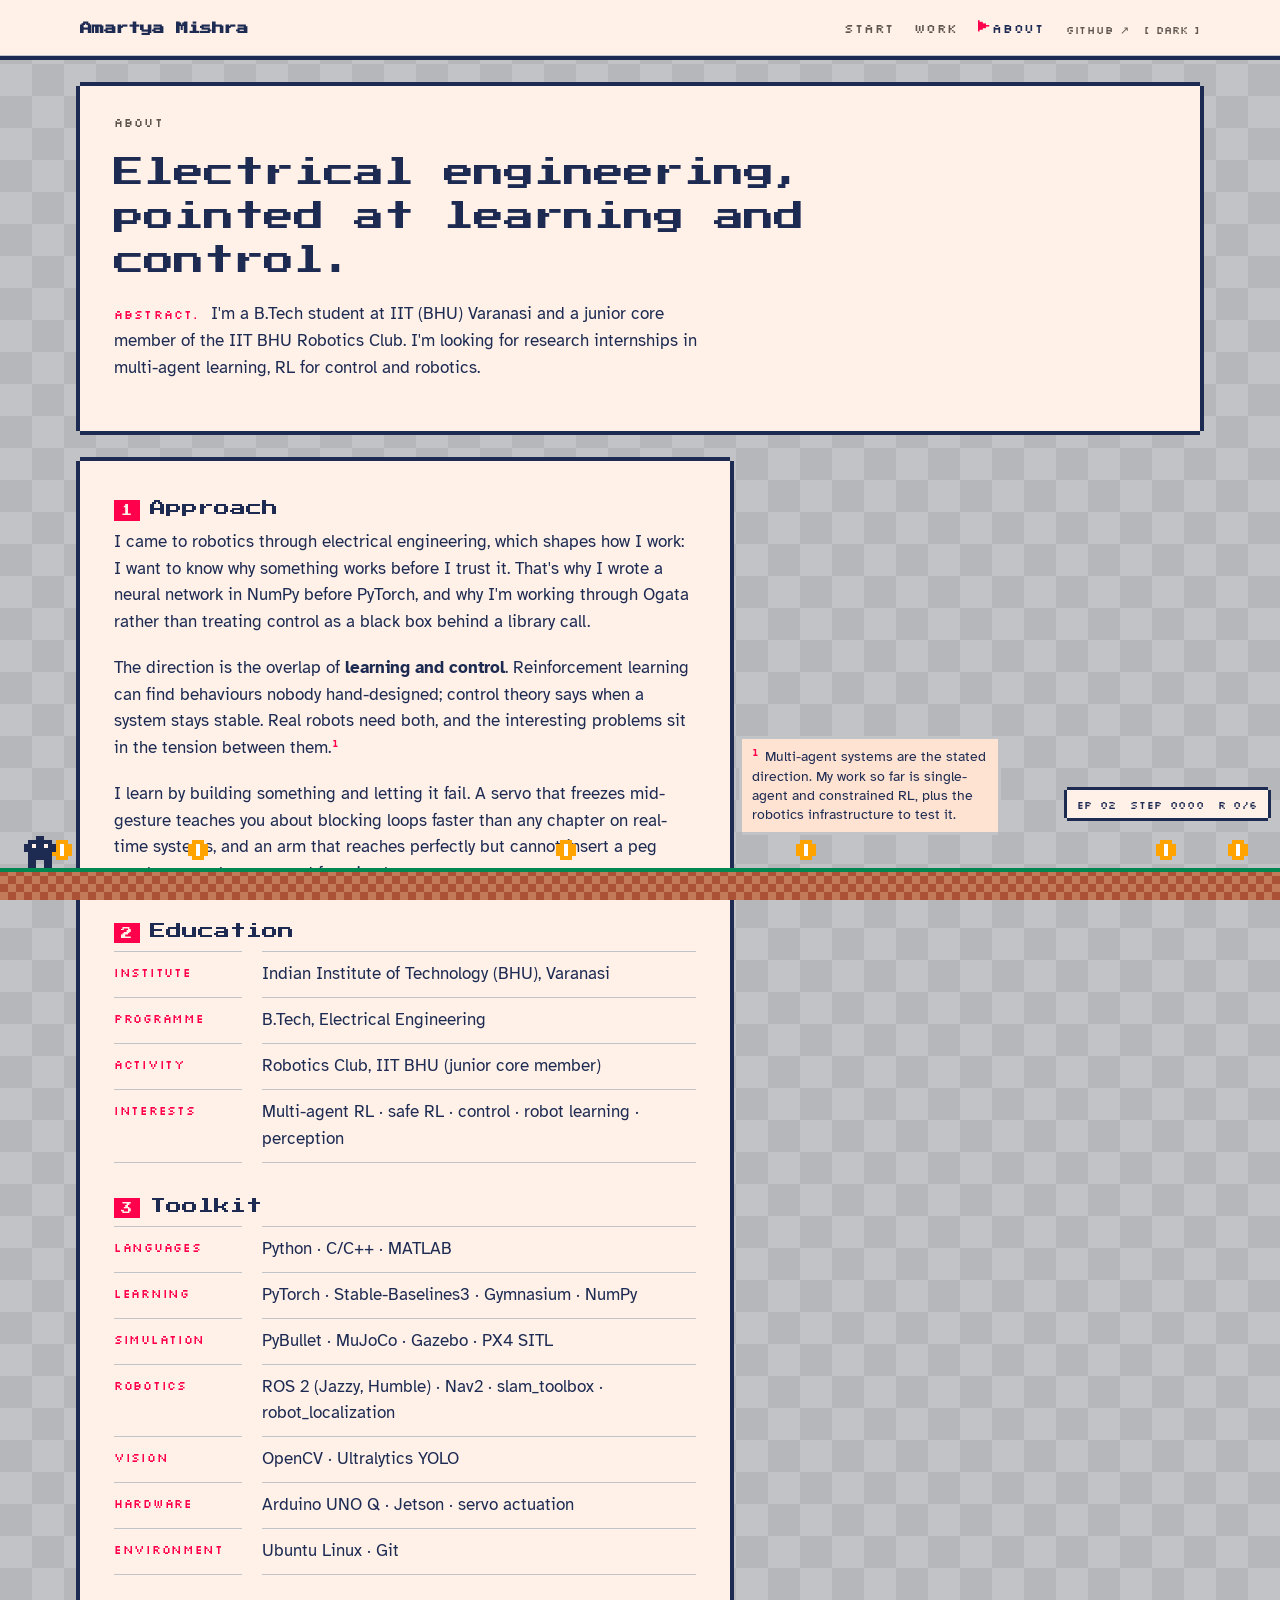
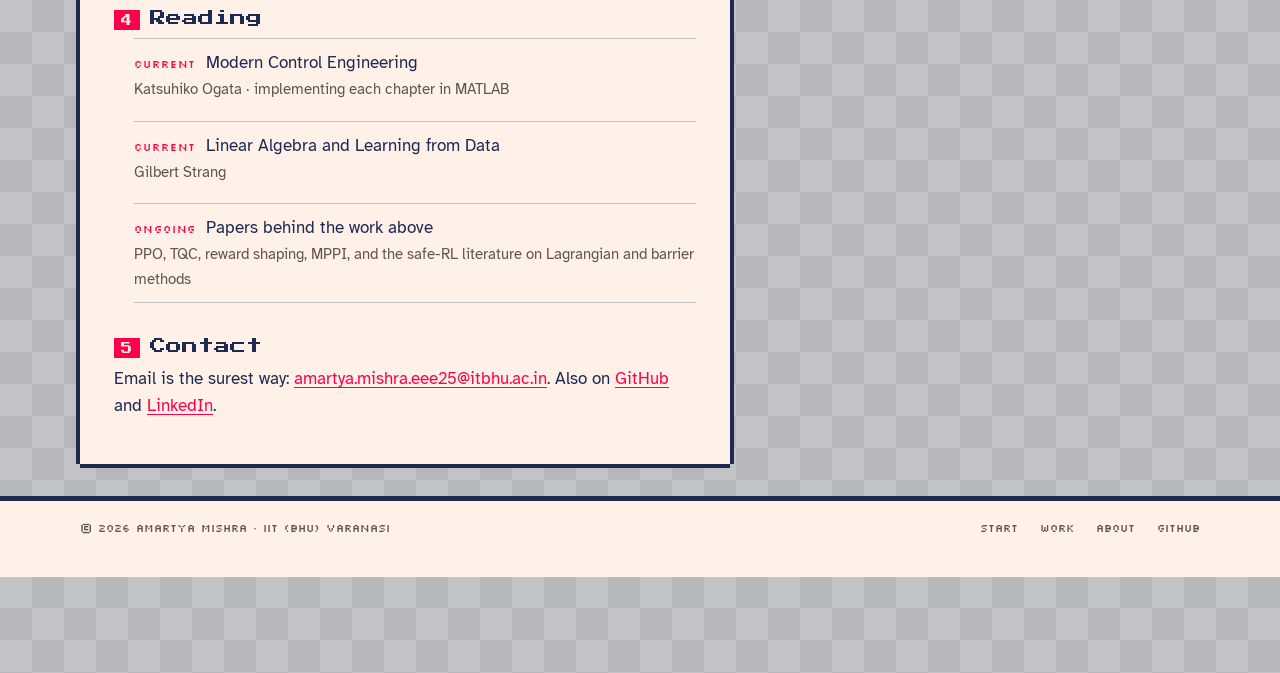
==== commit 7572e9e4: "Design variant: gridworld Co-Authored-By: Claude Sonnet 5.5 <noreply@anthropic.com>" ====
--- a/about/index.html
+++ b/about/index.html
@@ -12,13 +12,13 @@
 <meta property="og:description" content="Amartya Mishra, Electrical Engineering undergraduate at IIT (BHU) Varanasi, working on reinforcement learning, control and robotics with a view to multi-agent systems.">
 <meta property="og:url" content="https://amartya106.github.io/about/">
 <meta name="twitter:card" content="summary_large_image">
-<meta name="theme-color" content="#f6f3ec">
+<meta name="theme-color" content="#1d2b53">
 <link rel="icon" href="/assets/img/favicon.svg" type="image/svg+xml">
 <link rel="preconnect" href="https://fonts.googleapis.com">
 <link rel="preconnect" href="https://fonts.gstatic.com" crossorigin>
-<link rel="stylesheet" href="https://fonts.googleapis.com/css2?family=IBM+Plex+Mono:wght@400;500;600&family=Newsreader:ital,opsz,wght@0,6..72,300..700;1,6..72,300..700&display=swap">
+<link rel="stylesheet" href="https://fonts.googleapis.com/css2?family=Press+Start+2P&family=Silkscreen:wght@400;700&family=Atkinson+Hyperlegible:ital,wght@0,400;0,700;1,400&display=swap">
 <link rel="stylesheet" href="/assets/css/main.css">
-<script>(function(){var d=document.documentElement;try{var t=localStorage.getItem('theme');if(!t)t=matchMedia('(prefers-color-scheme: dark)').matches?'dark':'light';d.setAttribute('data-theme',t);}catch(e){d.setAttribute('data-theme','light');}if('IntersectionObserver' in window&&!(window.matchMedia&&matchMedia('(prefers-reduced-motion: reduce)').matches))d.className='js';})();</script>
+<script>(function(){var d=document.documentElement;try{var t=localStorage.getItem('theme');if(!t)t=matchMedia('(prefers-color-scheme: light)').matches?'light':'dark';d.setAttribute('data-theme',t);}catch(e){d.setAttribute('data-theme','dark');}if('IntersectionObserver' in window&&!(window.matchMedia&&matchMedia('(prefers-reduced-motion: reduce)').matches))d.className='js';})();</script>
 </head>
 <body>
 
@@ -28,7 +28,7 @@
   <div class="wrap nav-inner">
     <a class="brand" href="/">Amartya Mishra</a>
     <nav class="nav-links" aria-label="Primary">
-      <a href="/">Notebook</a>
+      <a href="/">Start</a>
       <a href="/projects/">Work</a>
       <a href="/about/" aria-current="page">About</a>
     </nav>
@@ -115,7 +115,7 @@
   <div class="wrap footer-inner">
     <span>© <span id="year">2026</span> Amartya Mishra · IIT (BHU) Varanasi</span>
     <nav aria-label="Footer">
-      <a href="/">Notebook</a>
+      <a href="/">Start</a>
       <a href="/projects/">Work</a>
       <a href="/about/">About</a>
       <a href="https://github.com/Amartya106" rel="noopener">GitHub</a>
@@ -124,6 +124,7 @@
 </footer>
 
 <script src="/assets/js/main.js" defer></script>
+<script src="/assets/js/gridworld.js" defer></script>
 <script>document.getElementById('year').textContent=new Date().getFullYear();</script>
 </body>
 </html>
--- a/assets/css/main.css
+++ b/assets/css/main.css
@@ -1,32 +1,54 @@
-/* Amartya Mishra — research notebook
-   Paper, ink, one accent. Serif text, mono for everything measured. */
+/* Amartya Mishra — gridworld
+   The page is an environment: tiles, panels, a walking agent, a return counter. */
 
 :root {
-  --paper: #f6f3ec;
-  --paper-2: #efebe0;
-  --ink: #1d1b17;
-  --muted: #6b665c;
-  --rule: #d9d3c4;
-  --accent: #a3361f;
-  --accent-soft: rgba(163, 54, 31, 0.1);
-  --ok: #3f6b3a;
-  --warn: #8a6a16;
-  --serif: "Newsreader", "Source Serif 4", Georgia, "Times New Roman", serif;
-  --mono: "IBM Plex Mono", ui-monospace, "SF Mono", Menlo, Consolas, monospace;
+  --paper: #1d2b53;
+  --paper-2: #243563;
+  --tile-a: #1d2b53;
+  --tile-b: #202f5a;
+  --ink: #fff1e8;
+  --muted: #c2c3c7;
+  --rule: #4a5b92;
+  --accent: #ffec27;
+  --accent-soft: rgba(255, 236, 39, 0.14);
+  --on-accent: #1d2b53;
+  --ok: #00e436;
+  --warn: #ffa300;
+  --sim-edge: #5b6cae;
+  --gw-grass: #00e436;
+  --gw-dirt-a: #ab5236;
+  --gw-dirt-b: #7e2553;
+  --gw-agent: #29adff;
+  --gw-eye: #1d2b53;
+  --gw-coin: #ffec27;
+  --display: "Press Start 2P", ui-monospace, monospace;
+  --pixel: "Silkscreen", "Press Start 2P", ui-monospace, monospace;
+  --serif: "Atkinson Hyperlegible", "Helvetica Neue", Arial, sans-serif;
+  --mono: "Silkscreen", ui-monospace, monospace;
   --measure: 38rem;
   --gutter: 16px;
 }
 
-:root[data-theme="dark"] {
-  --paper: #17171a;
-  --paper-2: #1e1e22;
-  --ink: #e9e4d8;
-  --muted: #9a958a;
-  --rule: #34343a;
-  --accent: #e07a5f;
-  --accent-soft: rgba(224, 122, 95, 0.13);
-  --ok: #8fbf86;
-  --warn: #d6b25a;
+:root[data-theme="light"] {
+  --paper: #fff1e8;
+  --paper-2: #ffe3d2;
+  --tile-a: #c2c3c7;
+  --tile-b: #b6b7bb;
+  --ink: #1d2b53;
+  --muted: #5f574f;
+  --rule: #c2c3c7;
+  --accent: #ff004d;
+  --accent-soft: rgba(255, 0, 77, 0.10);
+  --on-accent: #fff1e8;
+  --ok: #008751;
+  --warn: #ab5236;
+  --sim-edge: #9a9ba6;
+  --gw-grass: #008751;
+  --gw-dirt-a: #ab5236;
+  --gw-dirt-b: #c27a58;
+  --gw-agent: #1d2b53;
+  --gw-eye: #fff1e8;
+  --gw-coin: #ffa300;
 }
 
 *, *::before, *::after { box-sizing: border-box; }
@@ -354,3 +376,122 @@
   .flow { flex-direction: column; }
   .flow-arrow { transform: rotate(90deg); align-self: center; }
 }
+
+
+/* ═══ Gridworld layer ════════════════════════════════════════════════ */
+
+body {
+  font-size: 1.05rem; line-height: 1.6; padding-bottom: 96px;
+  background: conic-gradient(var(--tile-b) 25%, var(--tile-a) 0 50%, var(--tile-b) 0 75%, var(--tile-a) 0) 0 0 / 64px 64px;
+}
+code { font-family: ui-monospace, Menlo, Consolas, monospace; }
+h1, h2, h3 { font-family: var(--display); font-weight: 400; letter-spacing: 0; line-height: 1.45; }
+h1 { font-size: clamp(1.3rem, 3.5vw, 2.3rem); }
+h2 { font-size: 1rem; }
+h3 { font-size: .9rem; }
+
+/* panels: stepped pixel borders */
+.mast, .section, .case, .prose, .footer, .nav {
+  background: var(--paper);
+  box-shadow: 0 -4px 0 0 var(--ink), 0 4px 0 0 var(--ink), -4px 0 0 0 var(--ink), 4px 0 0 0 var(--ink);
+}
+.mast, .section, .case { padding: 28px clamp(16px, 3vw, 34px); margin: 30px 0; }
+.prose { padding: 4px clamp(16px, 3vw, 34px) 26px; margin: 30px 0; }
+.section .prose, .section .col { background: none; box-shadow: none; padding: 0; margin: 0; }
+.section .col { max-width: var(--measure); }
+.prose h2 { border-top: 0; padding-top: 0; margin-top: 2em; }
+.prose h2 .n { display: inline-block; background: var(--accent); color: var(--on-accent); padding: 3px 7px 1px; margin-right: 10px; font-family: var(--display); font-size: .7rem; }
+
+/* nav */
+.nav { box-shadow: 0 4px 0 0 var(--ink); margin-bottom: 8px; }
+.nav-inner { font-family: var(--pixel); font-size: .8rem; letter-spacing: .06em; text-transform: uppercase; align-items: center; }
+.brand { font-family: var(--display); font-size: .78rem; letter-spacing: 0; text-transform: none; }
+.nav-links a[aria-current="page"]::before { content: "\25B6 "; color: var(--accent); }
+.nav-links a[aria-current="page"] { border-bottom-color: transparent; }
+.nav-tools, .theme-toggle { font-family: var(--pixel); font-size: .7rem; }
+
+/* levels */
+body { counter-reset: lv; }
+.sect {
+  display: inline-block; border: 0; padding: 6px 12px 4px; margin: 0 0 22px; counter-increment: lv;
+  background: var(--accent); color: var(--on-accent);
+  font-family: var(--pixel); font-size: .78rem; letter-spacing: .1em; text-transform: uppercase;
+}
+.sect b { display: none; }
+.sect::before { content: "LV " counter(lv, decimal-leading-zero) " \00B7 "; }
+
+.mast h1 { max-width: 20ch; }
+.mast .dek { font-size: 1.12rem; }
+.byline { font-family: var(--pixel); font-size: .68rem; }
+
+/* sidenotes as small panels */
+.sidenote, .marginnote {
+  background: var(--paper-2); color: var(--ink); padding: 8px 10px; font-size: .86rem; line-height: 1.4;
+  box-shadow: 0 -3px 0 0 var(--rule), 0 3px 0 0 var(--rule), -3px 0 0 0 var(--rule), 3px 0 0 0 var(--rule);
+}
+
+/* figure 1: grid arena */
+.sim-wrap {
+  border: 0; background-color: var(--paper-2);
+  background-image:
+    linear-gradient(var(--rule) 1px, transparent 1px),
+    linear-gradient(90deg, var(--rule) 1px, transparent 1px);
+  background-size: 24px 24px;
+  box-shadow: 0 -4px 0 0 var(--ink), 0 4px 0 0 var(--ink), -4px 0 0 0 var(--ink), 4px 0 0 0 var(--ink);
+}
+.sim-wrap .tick, .readout { font-family: var(--pixel); font-size: .68rem; }
+.readout b { color: var(--accent); }
+figcaption { font-size: .9rem; }
+figcaption .fn { font-family: var(--pixel); color: var(--accent); }
+
+/* quest log (work index) */
+.index li { border-top: 0; margin-bottom: 14px; }
+.index li:last-child { border-bottom: 0; }
+.index a.row {
+  background: var(--paper-2); padding: 14px 16px; margin: 0 4px;
+  box-shadow: 0 -3px 0 0 var(--rule), 0 3px 0 0 var(--rule), -3px 0 0 0 var(--rule), 3px 0 0 0 var(--rule);
+}
+.index a.row::before { content: "#" counter(ix, decimal-leading-zero); font-family: var(--pixel); font-size: .78rem; color: var(--accent); padding-top: .3em; }
+.index a.row:hover { background: var(--ink); color: var(--paper); box-shadow: none; outline: 3px solid var(--accent); outline-offset: 0; }
+.index a.row:hover * { color: var(--paper); }
+.index a.row:hover::before { color: var(--paper); }
+.index .t { font-family: var(--display); font-size: .86rem; line-height: 1.5; }
+.index .y, .index .meta { font-family: var(--pixel); }
+
+.st { border: 0; font-family: var(--pixel); font-size: .64rem; padding: 3px 7px 1px; color: var(--on-accent); }
+.st-result { background: var(--ok); color: #1d2b53; }
+.st-wip { background: var(--accent); color: var(--on-accent); }
+.st-design { background: var(--muted); color: var(--paper); }
+.index a.row:hover .st { color: var(--paper); background: var(--rule); }
+
+.filter { font-family: var(--pixel); text-transform: uppercase; font-size: .72rem; padding: 4px 10px 2px; border: 0; background: var(--paper-2); color: var(--ink); box-shadow: 0 0 0 2px var(--rule); }
+.filter[aria-pressed="true"] { background: var(--accent); color: var(--on-accent); border-bottom: 0; }
+
+.case h1 { font-size: clamp(1.15rem, 3vw, 1.9rem); max-width: 26ch; }
+.case .abstract { font-size: 1.08rem; }
+.case .abstract::before { font-family: var(--pixel); color: var(--accent); }
+.meta-row { font-family: var(--pixel); }
+.callout { font-style: normal; background: var(--accent-soft); border-left: 6px solid var(--accent); padding: 12px 16px; }
+.log time, .questions li::before { font-family: var(--pixel); color: var(--accent); }
+.def dt, .refs .state { font-family: var(--pixel); color: var(--accent); }
+thead th { font-family: var(--pixel); color: var(--accent); border-top-color: var(--ink); }
+figure img { border: 3px solid var(--ink); }
+.back { font-family: var(--pixel); }
+
+.footer { margin-top: 36px; box-shadow: 0 -4px 0 0 var(--ink), -4px 0 0 0 var(--ink), 4px 0 0 0 var(--ink); }
+.footer-inner { font-family: var(--pixel); font-size: .7rem; }
+
+/* floor strip + HUD */
+#gw-floor { position: fixed; left: 0; bottom: 0; z-index: 6; pointer-events: none; image-rendering: pixelated; }
+.gw-hud {
+  position: fixed; right: 12px; bottom: 82px; z-index: 6; pointer-events: none;
+  font-family: var(--pixel); font-size: .7rem; letter-spacing: .06em; white-space: pre; color: var(--ink);
+  background: var(--paper); padding: 6px 10px 4px;
+  box-shadow: 0 -3px 0 0 var(--ink), 0 3px 0 0 var(--ink), -3px 0 0 0 var(--ink), 3px 0 0 0 var(--ink);
+}
+.gw-hud.gw-flash { background: var(--accent); color: var(--on-accent); }
+@media (max-width: 600px) {
+  .gw-hud { right: 6px; font-size: .58rem; }
+  .mast, .section, .case { margin: 22px 4px; }
+  .prose { margin: 22px 4px; }
+}
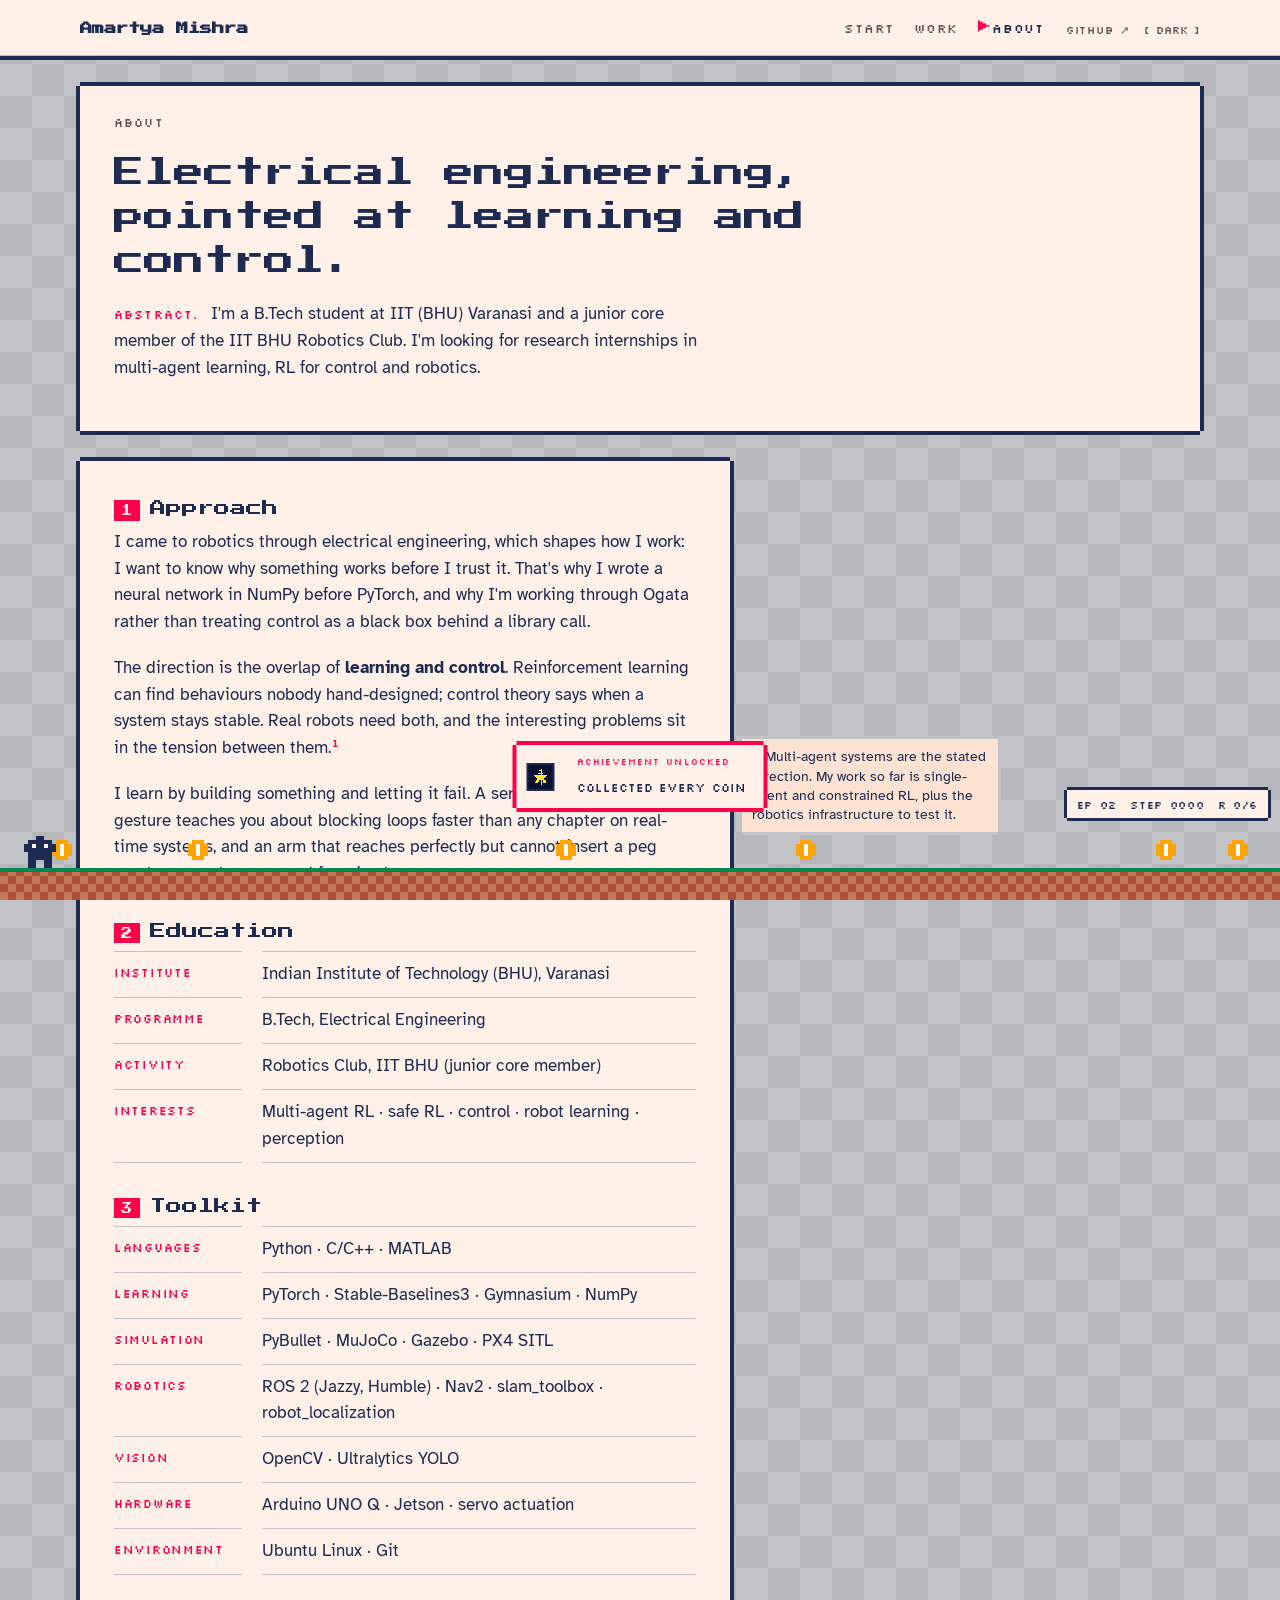
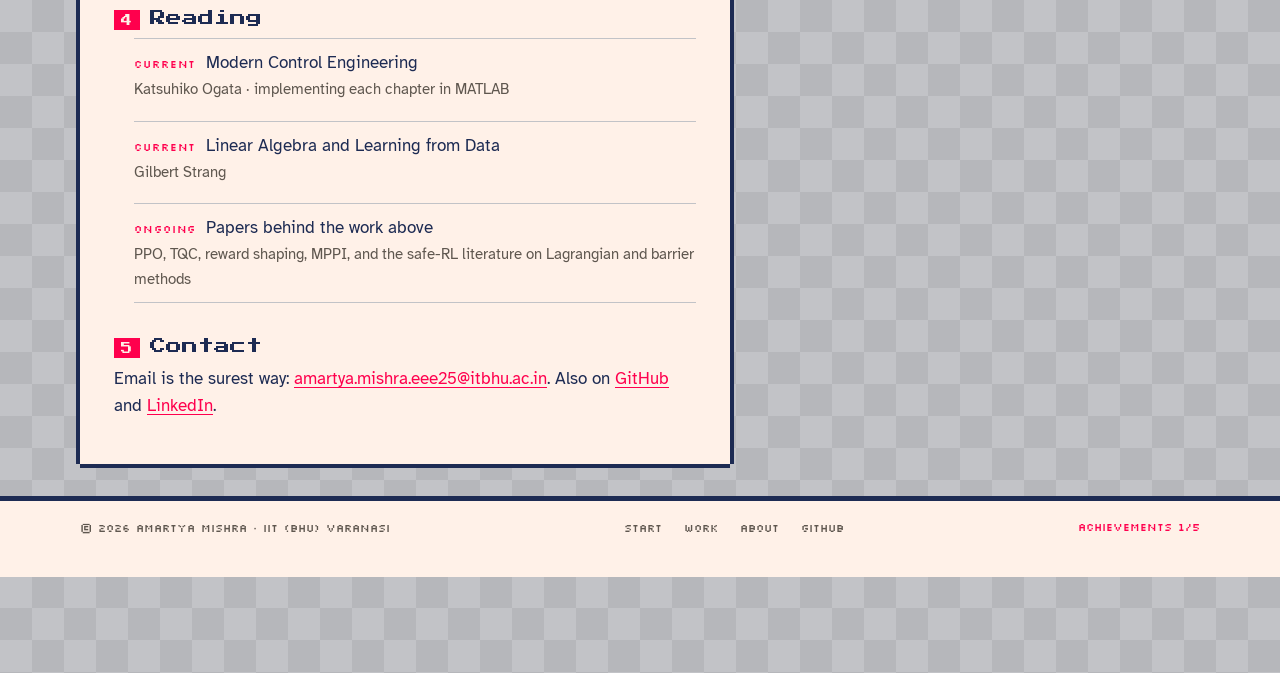
==== commit 7008c28a: "Gridworld: pixel project icons, RPG dialogue callouts, achievements, status glyphs Co-Authored-By: C" ====
--- a/about/index.html
+++ b/about/index.html
@@ -125,6 +125,7 @@
 
 <script src="/assets/js/main.js" defer></script>
 <script src="/assets/js/gridworld.js" defer></script>
+<script src="/assets/js/pixelart.js" defer></script>
 <script>document.getElementById('year').textContent=new Date().getFullYear();</script>
 </body>
 </html>
--- a/assets/css/main.css
+++ b/assets/css/main.css
@@ -495,3 +495,58 @@
   .mast, .section, .case { margin: 22px 4px; }
   .prose { margin: 22px 4px; }
 }
+
+/* Q-learning controls */
+.q-controls { display: flex; flex-wrap: wrap; gap: 10px 18px; align-items: center; margin-top: 12px; padding: 10px 12px; background: var(--paper-2); font-family: var(--pixel); font-size: .72rem; text-transform: uppercase;
+  box-shadow: 0 -3px 0 0 var(--rule), 0 3px 0 0 var(--rule), -3px 0 0 0 var(--rule), 3px 0 0 0 var(--rule); }
+.q-controls label { display: inline-flex; align-items: center; gap: 6px; cursor: pointer; }
+.q-controls input[type=radio], .q-controls input[type=checkbox] { accent-color: var(--accent); width: 14px; height: 14px; }
+.q-tools { display: flex; gap: 12px; align-items: center; border: 0; padding: 0; margin: 0; }
+.q-tools legend { float: left; margin-right: 10px; padding: 0; color: var(--accent); }
+.q-controls select, .q-controls button { font: inherit; text-transform: uppercase; padding: 4px 10px 2px; background: var(--paper); color: var(--ink); border: 0; cursor: pointer; box-shadow: 0 0 0 2px var(--ink); }
+.q-controls button:hover, .q-controls select:hover { background: var(--accent); color: var(--on-accent); }
+.sim-wrap canvas { cursor: crosshair; }
+
+.sim-wrap .tick { display: none; }
+
+/* ═══ Pixel content ══════════════════════════════════════════════════ */
+
+.px-icon { image-rendering: pixelated; display: inline-block; vertical-align: -9px; margin-right: 12px; background: #0b1030; padding: 3px; box-shadow: 0 0 0 2px var(--ink); }
+.px-icon-big { display: block; margin: 4px 0 18px; vertical-align: baseline; }
+.index .t { display: flex; align-items: center; }
+.index a.row:hover .px-icon { box-shadow: 0 0 0 2px var(--paper); }
+
+/* RPG dialogue box for callouts */
+.callout.dlg {
+  position: relative; background: var(--paper-2); border-left: 0; padding: 24px 24px 20px; margin: 2.2em 0; font-style: normal; font-family: var(--serif); font-size: 1.08rem; font-weight: 400; line-height: 1.5;
+  box-shadow: 0 -4px 0 0 var(--ink), 0 4px 0 0 var(--ink), -4px 0 0 0 var(--ink), 4px 0 0 0 var(--ink);
+}
+.callout.dlg::before { content: "NOTE"; position: absolute; top: -17px; left: 14px; background: var(--accent); color: var(--on-accent); font-family: var(--pixel); font-size: .64rem; padding: 4px 9px 2px; letter-spacing: .12em; }
+.callout.dlg::after { content: "\25BC"; position: absolute; right: 12px; bottom: 7px; color: var(--accent); font-size: .8rem; animation: dlgBlink 1s steps(2) infinite; }
+@keyframes dlgBlink { 50% { opacity: 0; } }
+.dlg-hide { clip-path: inset(0 0 100% 0); }
+.dlg-type { animation: dlgType 1s steps(var(--lines, 3)) forwards; }
+@keyframes dlgType { from { clip-path: inset(0 0 100% 0); } to { clip-path: inset(0 0 0 0); } }
+
+/* achievements */
+.ach-toast {
+  position: fixed; left: 50%; bottom: 92px; z-index: 9; display: flex; gap: 12px; align-items: center; pointer-events: none;
+  background: var(--paper); color: var(--ink); padding: 10px 18px 8px 12px; font-family: var(--pixel); opacity: 0; transform: translate(-50%, 28px);
+  box-shadow: 0 -4px 0 0 var(--accent), 0 4px 0 0 var(--accent), -4px 0 0 0 var(--accent), 4px 0 0 0 var(--accent);
+  transition: transform .3s steps(5), opacity .2s;
+}
+.ach-toast.show { opacity: 1; transform: translate(-50%, 0); }
+.ach-toast span { display: block; font-size: .56rem; letter-spacing: .12em; color: var(--accent); margin-bottom: 4px; }
+.ach-toast b { font-size: .72rem; font-weight: 400; }
+.ach-count { font-family: var(--pixel); font-size: .66rem; color: var(--accent); cursor: help; }
+
+/* status glyphs */
+.st-result::before { content: "\2605  "; }
+.st-wip::before { content: "\25B6  "; }
+.st-design::before { content: "\25A0  "; }
+
+@media (prefers-reduced-motion: reduce) {
+  .dlg-hide { clip-path: none; }
+  .callout.dlg::after { animation: none; }
+  .ach-toast { transition: none; }
+}
